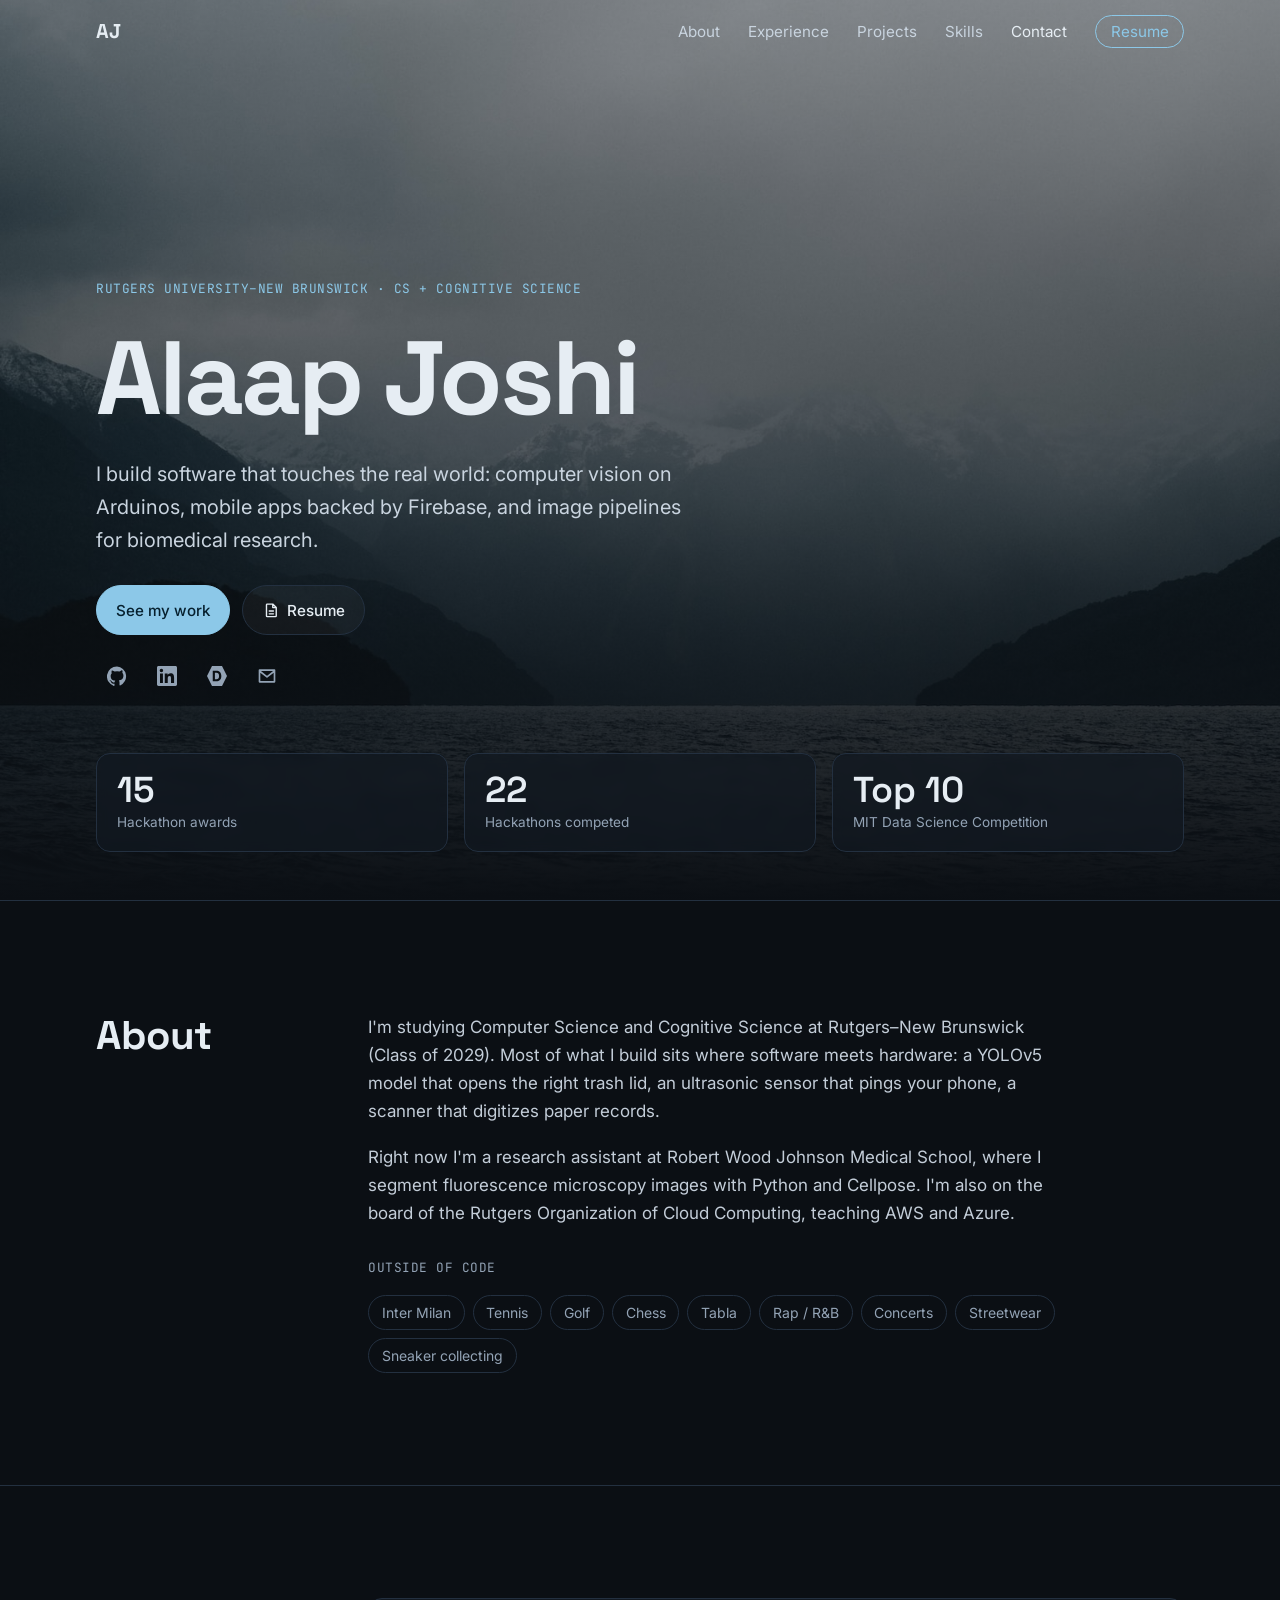
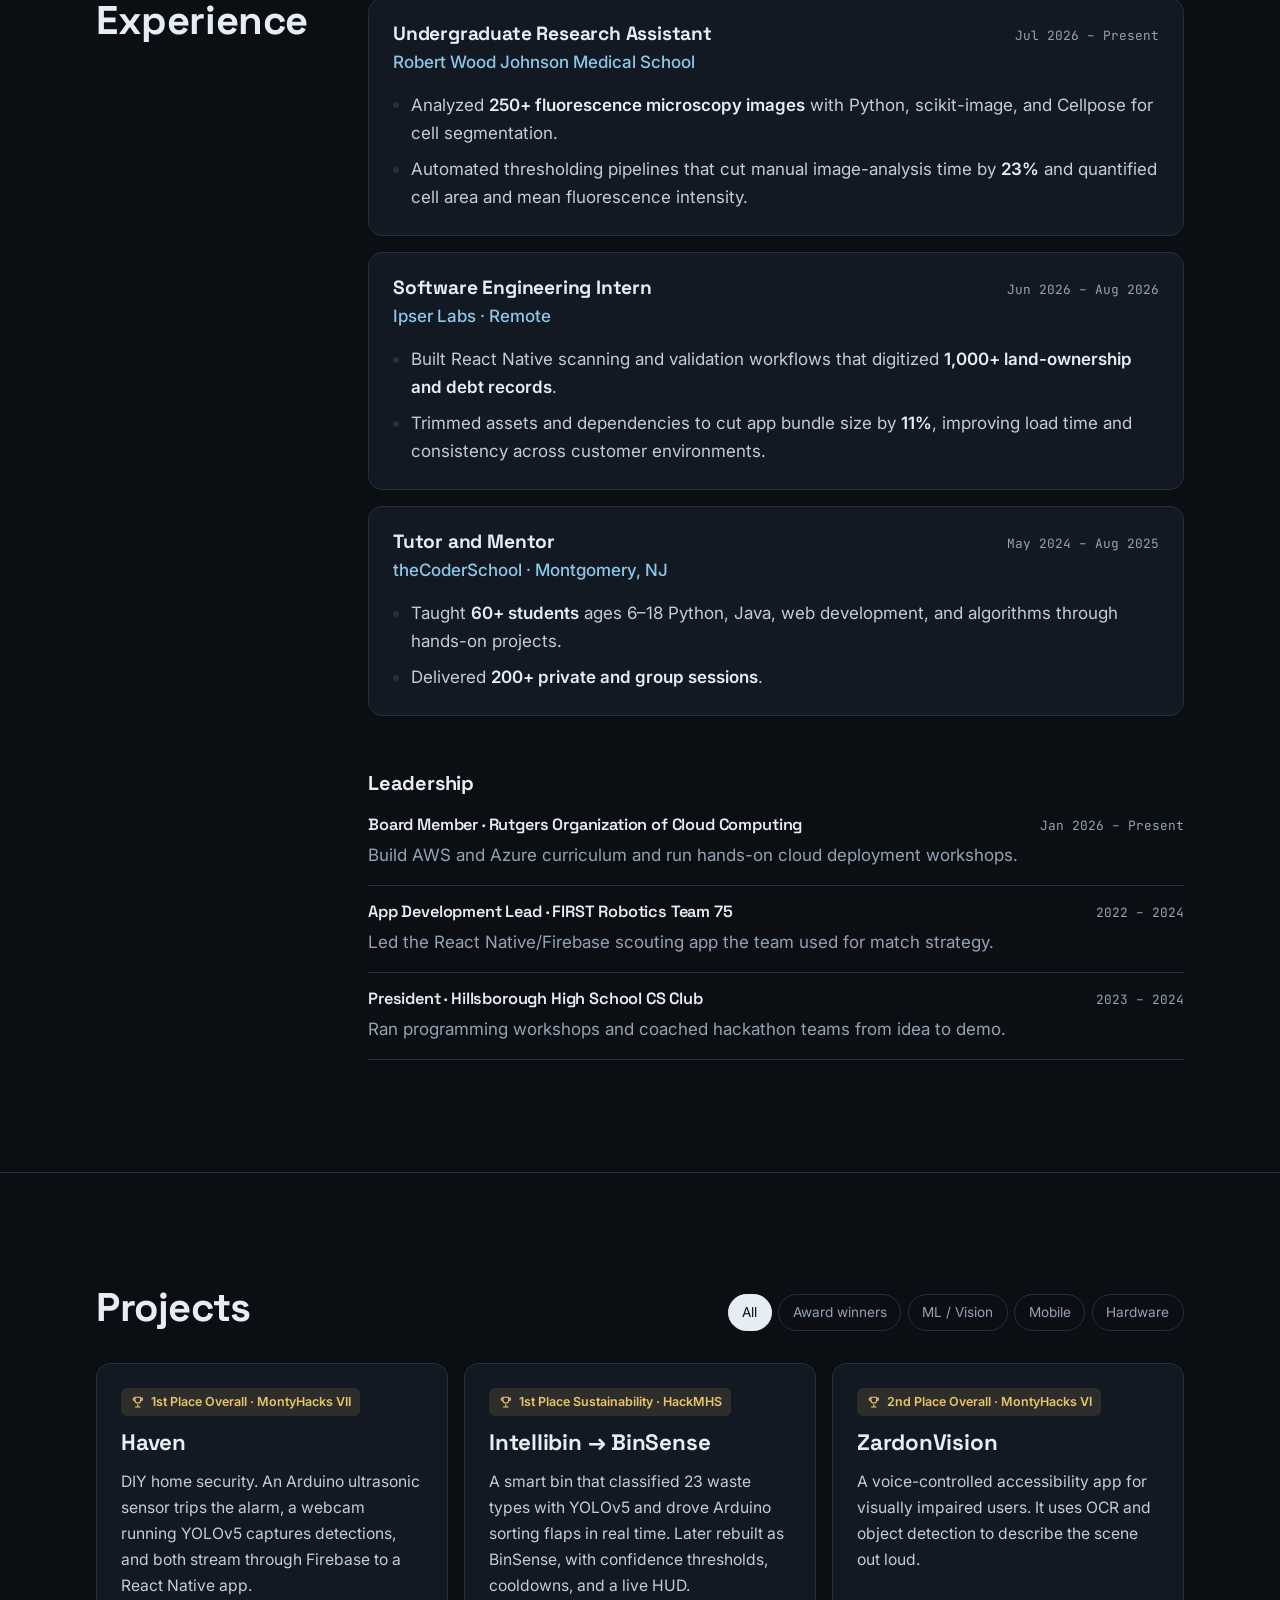
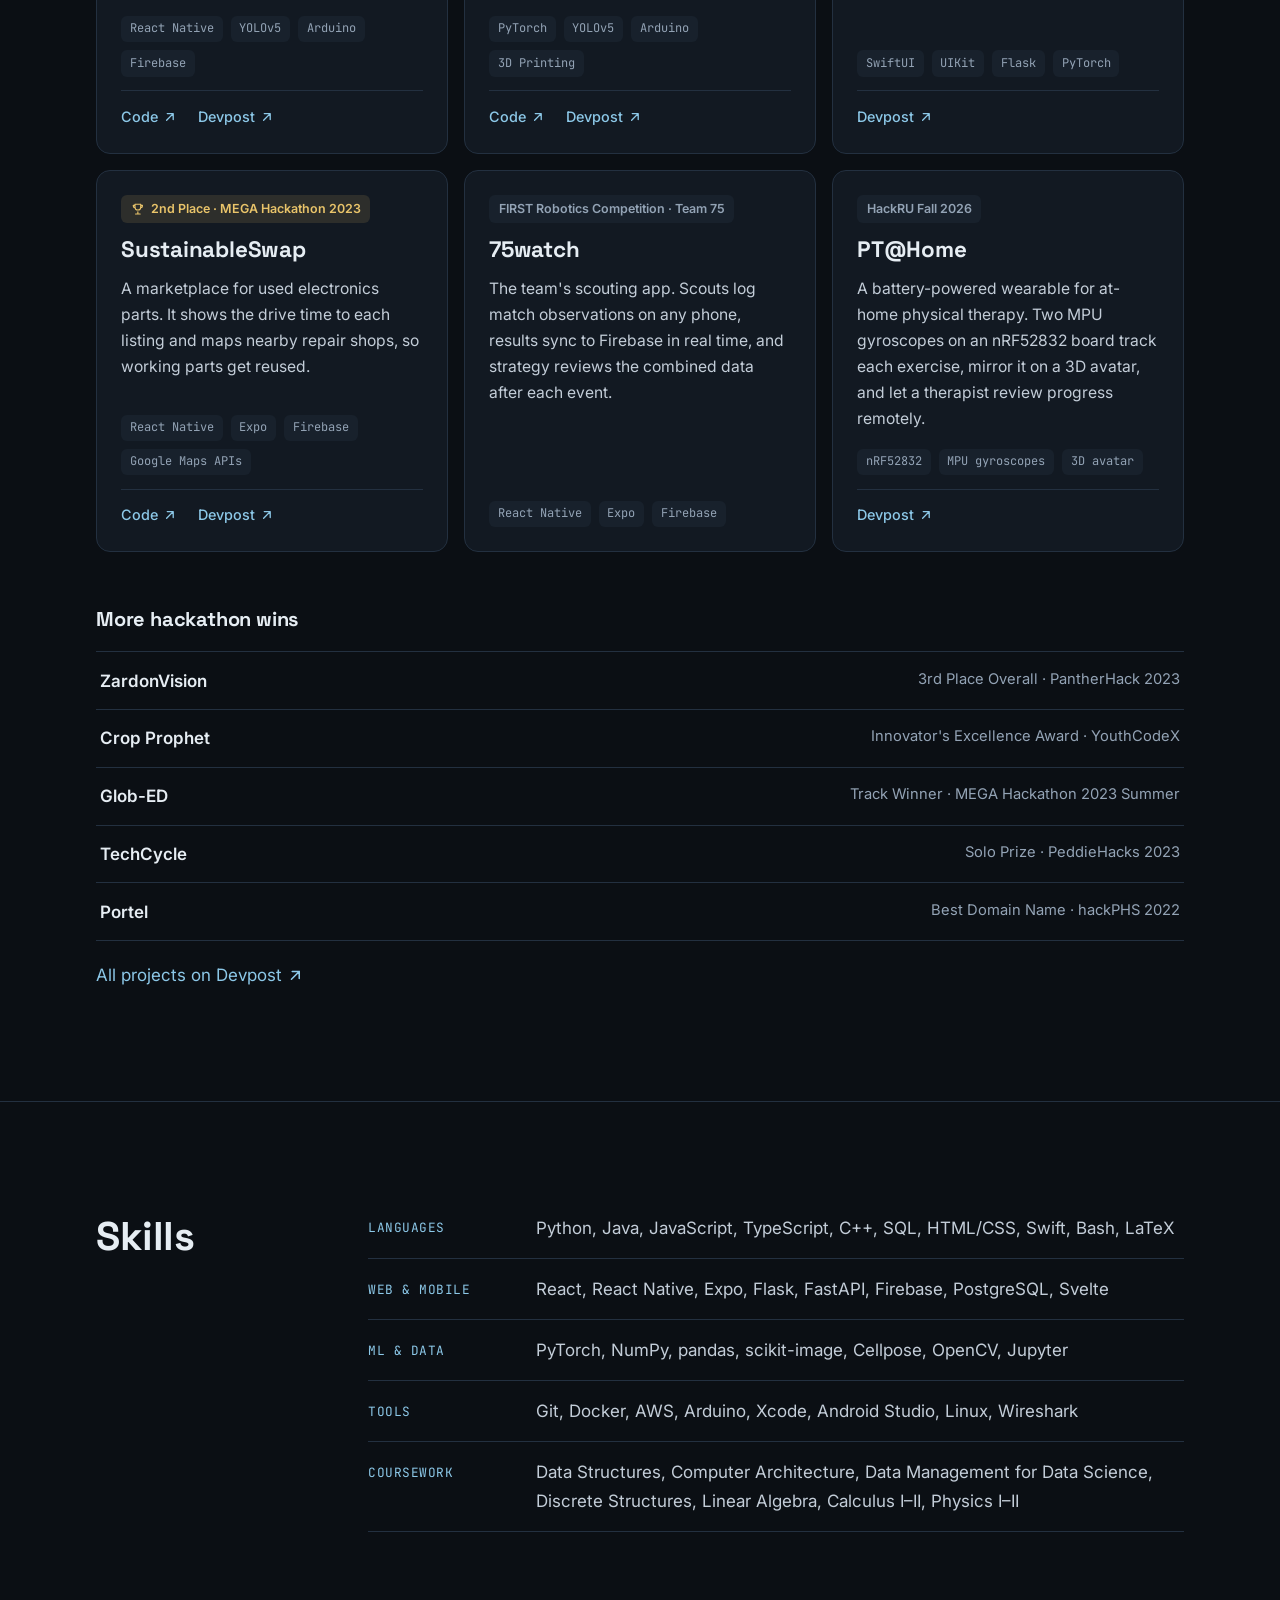
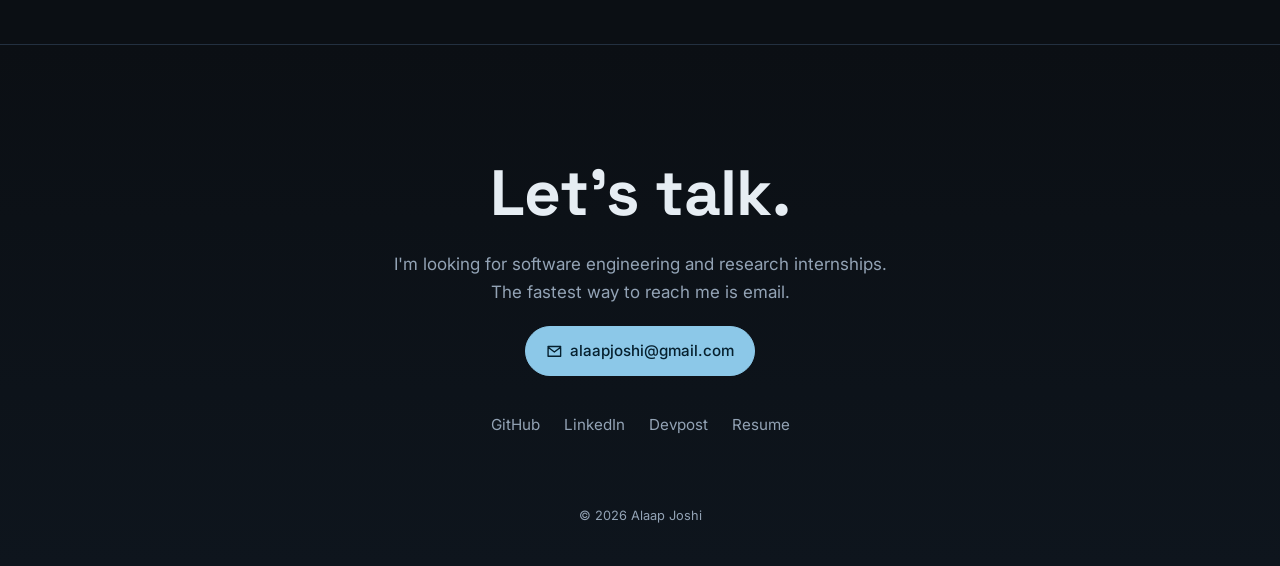
==== index.html @ f31d66a9 "feat: rebuild portfolio site with README, images, and license" ====
<!DOCTYPE html>
<html lang="en">
  <head>
    <meta charset="UTF-8" />
    <meta name="viewport" content="width=device-width, initial-scale=1.0" />
    <title>Alaap Joshi · Software Engineer</title>
    <meta
      name="description"
      content="Alaap Joshi is a Computer Science and Cognitive Science student at Rutgers building computer vision, mobile, and hardware projects. 15 hackathon awards across 22 competitions."
    />
    <meta name="author" content="Alaap Joshi" />
    <link rel="canonical" href="https://alaapjoshi.github.io/" />
    <meta name="theme-color" content="#0b0f14" />
    <meta name="color-scheme" content="dark" />

    <!-- Open Graph / social previews -->
    <meta property="og:type" content="website" />
    <meta property="og:title" content="Alaap Joshi · Software Engineer" />
    <meta
      property="og:description"
      content="CS + Cognitive Science at Rutgers. Computer vision, mobile apps, and hardware. 15 hackathon awards."
    />
    <meta property="og:url" content="https://alaapjoshi.github.io/" />
    <meta property="og:image" content="https://alaapjoshi.github.io/img/hero.jpg" />
    <meta name="twitter:card" content="summary_large_image" />

    <link rel="icon" type="image/svg+xml" href="img/favicon.svg" />
    <link rel="preconnect" href="https://fonts.googleapis.com" />
    <link rel="preconnect" href="https://fonts.gstatic.com" crossorigin />
    <link
      href="https://fonts.googleapis.com/css2?family=Inter:wght@400;500;600&family=Space+Grotesk:wght@500;600;700&family=JetBrains+Mono:wght@400;500&display=swap"
      rel="stylesheet"
    />
    <link rel="stylesheet" href="css/style.css" />
    <script src="js/main.js" defer></script>

    <!-- Structured data so search engines know who this page is about -->
    <script type="application/ld+json">
      {
        "@context": "https://schema.org",
        "@type": "Person",
        "name": "Alaap Joshi",
        "url": "https://alaapjoshi.github.io/",
        "email": "mailto:alaapjoshi@gmail.com",
        "alumniOf": "Rutgers University–New Brunswick",
        "sameAs": [
          "https://github.com/alaapjoshi",
          "https://www.linkedin.com/in/alaapjoshi",
          "https://devpost.com/alaapjoshi"
        ]
      }
    </script>
  </head>
  <body>
    <!-- Icon sprite: referenced below with <use href="#icon-..."> -->
    <svg width="0" height="0" style="position: absolute" aria-hidden="true">
      <symbol id="icon-github" viewBox="0 0 24 24">
        <path
          fill="currentColor"
          d="M12 .5a12 12 0 0 0-3.8 23.4c.6.1.8-.3.8-.6v-2.1c-3.3.7-4-1.6-4-1.6-.6-1.4-1.4-1.8-1.4-1.8-1.1-.7.1-.7.1-.7 1.2.1 1.9 1.3 1.9 1.3 1.1 1.8 2.8 1.3 3.5 1 .1-.8.4-1.3.8-1.6-2.7-.3-5.5-1.3-5.5-6a4.7 4.7 0 0 1 1.3-3.2 4.3 4.3 0 0 1 .1-3.2s1-.3 3.3 1.2a11.5 11.5 0 0 1 6 0C17.3 4.6 18.3 5 18.3 5a4.3 4.3 0 0 1 .1 3.2 4.6 4.6 0 0 1 1.3 3.2c0 4.6-2.8 5.6-5.5 5.9.4.4.8 1.1.8 2.2v3.3c0 .3.2.7.8.6A12 12 0 0 0 12 .5Z"
        />
      </symbol>
      <symbol id="icon-linkedin" viewBox="0 0 24 24">
        <path
          fill="currentColor"
          d="M20.4 20.5h-3.6v-5.6c0-1.3 0-3-1.8-3s-2.1 1.4-2.1 2.9v5.7H9.3V9h3.4v1.6h.1a3.8 3.8 0 0 1 3.4-1.9c3.6 0 4.3 2.4 4.3 5.5v6.3ZM5.3 7.4a2.1 2.1 0 1 1 0-4.2 2.1 2.1 0 0 1 0 4.2ZM7.1 20.5H3.6V9h3.5v11.5ZM22.2 0H1.8C.8 0 0 .8 0 1.7v20.6c0 .9.8 1.7 1.8 1.7h20.4c1 0 1.8-.8 1.8-1.7V1.7C24 .8 23.2 0 22.2 0Z"
        />
      </symbol>
      <symbol id="icon-devpost" viewBox="0 0 24 24">
        <path
          fill="currentColor"
          d="M6 0 0 12l6 12h12l6-12-6-12H6Zm.9 5.6h4.5c3.3 0 5.8 2 5.8 6.4s-2.5 6.4-5.8 6.4H6.9V5.6Zm2.6 2.5v7.8h1.8c2 0 3.2-1.2 3.2-3.9S13.3 8.1 11.3 8.1H9.5Z"
        />
      </symbol>
      <symbol id="icon-mail" viewBox="0 0 24 24">
        <path
          fill="none"
          stroke="currentColor"
          stroke-width="2"
          stroke-linecap="round"
          stroke-linejoin="round"
          d="M3 5h18v14H3zM3 6l9 7 9-7"
        />
      </symbol>
      <symbol id="icon-file" viewBox="0 0 24 24">
        <path
          fill="none"
          stroke="currentColor"
          stroke-width="2"
          stroke-linecap="round"
          stroke-linejoin="round"
          d="M14 3H6a1 1 0 0 0-1 1v16a1 1 0 0 0 1 1h12a1 1 0 0 0 1-1V8l-5-5Zm0 0v5h5M9 13h6M9 17h6"
        />
      </symbol>
      <symbol id="icon-trophy" viewBox="0 0 24 24">
        <path
          fill="none"
          stroke="currentColor"
          stroke-width="2"
          stroke-linecap="round"
          stroke-linejoin="round"
          d="M8 21h8M12 17v4M7 4h10v5a5 5 0 0 1-10 0V4ZM7 6H4v1a3 3 0 0 0 3 3M17 6h3v1a3 3 0 0 1-3 3"
        />
      </symbol>
      <symbol id="icon-arrow" viewBox="0 0 24 24">
        <path
          fill="none"
          stroke="currentColor"
          stroke-width="2"
          stroke-linecap="round"
          stroke-linejoin="round"
          d="M7 17 17 7M8 7h9v9"
        />
      </symbol>
    </svg>

    <a class="skip-link" href="#main">Skip to content</a>

    <!-- Navigation -->
    <header class="nav" id="nav">
      <div class="container nav__inner">
        <a href="#top" class="nav__brand" aria-label="Alaap Joshi, back to top">AJ</a>
        <nav aria-label="Main">
          <ul class="nav__links" id="nav-links">
            <li><a href="#about">About</a></li>
            <li><a href="#experience">Experience</a></li>
            <li><a href="#projects">Projects</a></li>
            <li><a href="#skills">Skills</a></li>
            <li><a href="#contact">Contact</a></li>
            <li>
              <a class="nav__resume" href="assets/Alaap_Joshi_Resume.pdf" target="_blank" rel="noopener"
                >Resume</a
              >
            </li>
          </ul>
        </nav>
        <button
          class="nav__toggle"
          id="nav-toggle"
          aria-expanded="false"
          aria-controls="nav-links"
          aria-label="Open menu"
        >
          <span></span><span></span>
        </button>
      </div>
    </header>

    <main id="main">
      <!-- Hero -->
      <section class="hero" id="top">
        <div class="hero__bg" aria-hidden="true"></div>
        <div class="container hero__content">
          <p class="eyebrow">Rutgers University–New Brunswick · CS + Cognitive Science</p>
          <h1 class="hero__title">Alaap Joshi</h1>
          <p class="hero__lede">
            I build software that touches the real world: computer vision on Arduinos, mobile apps
            backed by Firebase, and image pipelines for biomedical research.
          </p>
          <div class="hero__actions">
            <a class="btn btn--primary" href="#projects">See my work</a>
            <a class="btn" href="assets/Alaap_Joshi_Resume.pdf" target="_blank" rel="noopener">
              <svg class="icon"><use href="#icon-file" /></svg>Resume
            </a>
          </div>
          <ul class="socials" aria-label="Profiles">
            <li>
              <a href="https://github.com/alaapjoshi" target="_blank" rel="noopener" aria-label="GitHub">
                <svg class="icon"><use href="#icon-github" /></svg>
              </a>
            </li>
            <li>
              <a
                href="https://www.linkedin.com/in/alaapjoshi"
                target="_blank"
                rel="noopener"
                aria-label="LinkedIn"
              >
                <svg class="icon"><use href="#icon-linkedin" /></svg>
              </a>
            </li>
            <li>
              <a href="https://devpost.com/alaapjoshi" target="_blank" rel="noopener" aria-label="Devpost">
                <svg class="icon"><use href="#icon-devpost" /></svg>
              </a>
            </li>
            <li>
              <a href="mailto:alaapjoshi@gmail.com" aria-label="Email">
                <svg class="icon"><use href="#icon-mail" /></svg>
              </a>
            </li>
          </ul>
        </div>
        <dl class="container stats">
          <div class="stat">
            <dt>Hackathon awards</dt>
            <dd>15</dd>
          </div>
          <div class="stat">
            <dt>Hackathons competed</dt>
            <dd>22</dd>
          </div>
          <div class="stat">
            <dt>MIT Data Science Competition</dt>
            <dd>Top 10</dd>
          </div>
        </dl>
      </section>

      <!-- About -->
      <section class="section" id="about">
        <div class="container split">
          <h2 class="section__title">About</h2>
          <div class="prose reveal">
            <p>
              I'm studying Computer Science and Cognitive Science at Rutgers–New Brunswick (Class of
              2029). Most of what I build sits where software meets hardware: a YOLOv5 model that
              opens the right trash lid, an ultrasonic sensor that pings your phone, a scanner that
              digitizes paper records.
            </p>
            <p>
              Right now I'm a research assistant at Robert Wood Johnson Medical School, where I
              segment fluorescence microscopy images with Python and Cellpose. I'm also on the board
              of the Rutgers Organization of Cloud Computing, teaching AWS and Azure.
            </p>
            <p class="interests-label">Outside of code</p>
            <ul class="chips" aria-label="Interests">
              <li>Inter Milan</li>
              <li>Tennis</li>
              <li>Golf</li>
              <li>Chess</li>
              <li>Tabla</li>
              <li>Rap / R&amp;B</li>
              <li>Concerts</li>
              <li>Streetwear</li>
              <li>Sneaker collecting</li>
            </ul>
          </div>
        </div>
      </section>

      <!-- Experience -->
      <section class="section" id="experience">
        <div class="container split">
          <h2 class="section__title">Experience</h2>
          <div>
            <ol class="timeline">
              <li class="role reveal">
                <div class="role__head">
                  <h3>Undergraduate Research Assistant</h3>
                  <span class="role__date">Jul 2026 – Present</span>
                </div>
                <p class="role__org">Robert Wood Johnson Medical School</p>
                <ul>
                  <li>
                    Analyzed <strong>250+ fluorescence microscopy images</strong> with Python,
                    scikit-image, and Cellpose for cell segmentation.
                  </li>
                  <li>
                    Automated thresholding pipelines that cut manual image-analysis time by
                    <strong>23%</strong> and quantified cell area and mean fluorescence intensity.
                  </li>
                </ul>
              </li>
              <li class="role reveal">
                <div class="role__head">
                  <h3>Software Engineering Intern</h3>
                  <span class="role__date">Jun 2026 – Aug 2026</span>
                </div>
                <p class="role__org">Ipser Labs · Remote</p>
                <ul>
                  <li>
                    Built React Native scanning and validation workflows that digitized
                    <strong>1,000+ land-ownership and debt records</strong>.
                  </li>
                  <li>
                    Trimmed assets and dependencies to cut app bundle size by <strong>11%</strong>,
                    improving load time and consistency across customer environments.
                  </li>
                </ul>
              </li>
              <li class="role reveal">
                <div class="role__head">
                  <h3>Tutor and Mentor</h3>
                  <span class="role__date">May 2024 – Aug 2025</span>
                </div>
                <p class="role__org">theCoderSchool · Montgomery, NJ</p>
                <ul>
                  <li>
                    Taught <strong>60+ students</strong> ages 6–18 Python, Java, web development, and
                    algorithms through hands-on projects.
                  </li>
                  <li>Delivered <strong>200+ private and group sessions</strong>.</li>
                </ul>
              </li>
            </ol>

            <h3 class="subhead">Leadership</h3>
            <ul class="leadership">
              <li class="reveal">
                <div class="role__head">
                  <h4>Board Member · Rutgers Organization of Cloud Computing</h4>
                  <span class="role__date">Jan 2026 – Present</span>
                </div>
                <p>Build AWS and Azure curriculum and run hands-on cloud deployment workshops.</p>
              </li>
              <li class="reveal">
                <div class="role__head">
                  <h4>App Development Lead · FIRST Robotics Team 75</h4>
                  <span class="role__date">2022 – 2024</span>
                </div>
                <p>Led the React Native/Firebase scouting app the team used for match strategy.</p>
              </li>
              <li class="reveal">
                <div class="role__head">
                  <h4>President · Hillsborough High School CS Club</h4>
                  <span class="role__date">2023 – 2024</span>
                </div>
                <p>Ran programming workshops and coached hackathon teams from idea to demo.</p>
              </li>
            </ul>
          </div>
        </div>
      </section>

      <!-- Projects -->
      <section class="section" id="projects">
        <div class="container">
          <div class="section__header">
            <h2 class="section__title">Projects</h2>
            <div class="filters" role="group" aria-label="Filter projects">
              <button class="filter is-active" data-filter="all" aria-pressed="true">All</button>
              <button class="filter" data-filter="winner" aria-pressed="false">Award winners</button>
              <button class="filter" data-filter="ml" aria-pressed="false">ML / Vision</button>
              <button class="filter" data-filter="mobile" aria-pressed="false">Mobile</button>
              <button class="filter" data-filter="hardware" aria-pressed="false">Hardware</button>
            </div>
          </div>

          <div class="grid" id="project-grid">
            <article class="card reveal" data-tags="winner ml mobile hardware">
              <p class="badge"><svg class="icon"><use href="#icon-trophy" /></svg>1st Place Overall · MontyHacks VII</p>
              <h3 class="card__title">Haven</h3>
              <p class="card__body">
                DIY home security. An Arduino ultrasonic sensor trips the alarm, a webcam running
                YOLOv5 captures detections, and both stream through Firebase to a React Native app.
              </p>
              <ul class="tags">
                <li>React Native</li><li>YOLOv5</li><li>Arduino</li><li>Firebase</li>
              </ul>
              <div class="card__links">
                <a href="https://github.com/alaapjoshi/Haven" target="_blank" rel="noopener">Code<svg class="icon"><use href="#icon-arrow" /></svg></a>
                <a href="https://devpost.com/software/haven-nruqbz" target="_blank" rel="noopener">Devpost<svg class="icon"><use href="#icon-arrow" /></svg></a>
              </div>
            </article>

            <article class="card reveal" data-tags="winner ml hardware">
              <p class="badge"><svg class="icon"><use href="#icon-trophy" /></svg>1st Place Sustainability · HackMHS</p>
              <h3 class="card__title">Intellibin → BinSense</h3>
              <p class="card__body">
                A smart bin that classified 23 waste types with YOLOv5 and drove Arduino sorting flaps
                in real time. Later rebuilt as BinSense, with confidence thresholds, cooldowns, and a
                live HUD.
              </p>
              <ul class="tags">
                <li>PyTorch</li><li>YOLOv5</li><li>Arduino</li><li>3D Printing</li>
              </ul>
              <div class="card__links">
                <a href="https://github.com/alaapjoshi/BinSense" target="_blank" rel="noopener">Code<svg class="icon"><use href="#icon-arrow" /></svg></a>
                <a href="https://devpost.com/software/intellibin" target="_blank" rel="noopener">Devpost<svg class="icon"><use href="#icon-arrow" /></svg></a>
              </div>
            </article>

            <article class="card reveal" data-tags="winner ml mobile">
              <p class="badge"><svg class="icon"><use href="#icon-trophy" /></svg>2nd Place Overall · MontyHacks VI</p>
              <h3 class="card__title">ZardonVision</h3>
              <p class="card__body">
                A voice-controlled accessibility app for visually impaired users. It uses OCR and
                object detection to describe the scene out loud.
              </p>
              <ul class="tags">
                <li>SwiftUI</li><li>UIKit</li><li>Flask</li><li>PyTorch</li>
              </ul>
              <div class="card__links">
                <a href="https://devpost.com/software/zardon-vision" target="_blank" rel="noopener">Devpost<svg class="icon"><use href="#icon-arrow" /></svg></a>
              </div>
            </article>

            <article class="card reveal" data-tags="winner mobile">
              <p class="badge"><svg class="icon"><use href="#icon-trophy" /></svg>2nd Place · MEGA Hackathon 2023</p>
              <h3 class="card__title">SustainableSwap</h3>
              <p class="card__body">
                A marketplace for used electronics parts. It shows the drive time to each listing and
                maps nearby repair shops, so working parts get reused.
              </p>
              <ul class="tags">
                <li>React Native</li><li>Expo</li><li>Firebase</li><li>Google Maps APIs</li>
              </ul>
              <div class="card__links">
                <a href="https://github.com/alaapjoshi/SustainableSwap" target="_blank" rel="noopener">Code<svg class="icon"><use href="#icon-arrow" /></svg></a>
                <a href="https://devpost.com/software/sustainableswap" target="_blank" rel="noopener">Devpost<svg class="icon"><use href="#icon-arrow" /></svg></a>
              </div>
            </article>

            <article class="card reveal" data-tags="mobile">
              <p class="badge badge--plain">FIRST Robotics Competition · Team 75</p>
              <h3 class="card__title">75watch</h3>
              <p class="card__body">
                The team's scouting app. Scouts log match observations on any phone, results sync to
                Firebase in real time, and strategy reviews the combined data after each event.
              </p>
              <ul class="tags">
                <li>React Native</li><li>Expo</li><li>Firebase</li>
              </ul>
            </article>

            <article class="card reveal" data-tags="hardware">
              <p class="badge badge--plain">HackRU Fall 2026</p>
              <h3 class="card__title">PT@Home</h3>
              <p class="card__body">
                A battery-powered wearable for at-home physical therapy. Two MPU gyroscopes on an
                nRF52832 board track each exercise, mirror it on a 3D avatar, and let a therapist
                review progress remotely.
              </p>
              <ul class="tags">
                <li>nRF52832</li><li>MPU gyroscopes</li><li>3D avatar</li>
              </ul>
              <div class="card__links">
                <a href="https://devpost.com/software/pt-home" target="_blank" rel="noopener">Devpost<svg class="icon"><use href="#icon-arrow" /></svg></a>
              </div>
            </article>
          </div>
          <p class="empty" id="project-empty" hidden>No projects match that filter.</p>

          <!-- Smaller hackathon wins -->
          <h3 class="subhead">More hackathon wins</h3>
          <ul class="wins">
            <li class="reveal">
              <a href="https://devpost.com/software/zardon-vision-1rs6n2" target="_blank" rel="noopener">
                <span class="wins__name">ZardonVision</span>
                <span class="wins__prize">3rd Place Overall · PantherHack 2023</span>
              </a>
            </li>
            <li class="reveal">
              <a href="https://devpost.com/software/crop-prophet" target="_blank" rel="noopener">
                <span class="wins__name">Crop Prophet</span>
                <span class="wins__prize">Innovator's Excellence Award · YouthCodeX</span>
              </a>
            </li>
            <li class="reveal">
              <a href="https://devpost.com/software/glob-ed" target="_blank" rel="noopener">
                <span class="wins__name">Glob-ED</span>
                <span class="wins__prize">Track Winner · MEGA Hackathon 2023 Summer</span>
              </a>
            </li>
            <li class="reveal">
              <a href="https://devpost.com/software/techcycle" target="_blank" rel="noopener">
                <span class="wins__name">TechCycle</span>
                <span class="wins__prize">Solo Prize · PeddieHacks 2023</span>
              </a>
            </li>
            <li class="reveal">
              <a href="https://devpost.com/software/portel-g5l0pi" target="_blank" rel="noopener">
                <span class="wins__name">Portel</span>
                <span class="wins__prize">Best Domain Name · hackPHS 2022</span>
              </a>
            </li>
          </ul>
          <p class="more-link">
            <a href="https://devpost.com/alaapjoshi" target="_blank" rel="noopener"
              >All projects on Devpost<svg class="icon"><use href="#icon-arrow" /></svg
            ></a>
          </p>
        </div>
      </section>

      <!-- Skills -->
      <section class="section" id="skills">
        <div class="container split">
          <h2 class="section__title">Skills</h2>
          <dl class="skills reveal">
            <div>
              <dt>Languages</dt>
              <dd>Python, Java, JavaScript, TypeScript, C++, SQL, HTML/CSS, Swift, Bash, LaTeX</dd>
            </div>
            <div>
              <dt>Web &amp; Mobile</dt>
              <dd>React, React Native, Expo, Flask, FastAPI, Firebase, PostgreSQL, Svelte</dd>
            </div>
            <div>
              <dt>ML &amp; Data</dt>
              <dd>PyTorch, NumPy, pandas, scikit-image, Cellpose, OpenCV, Jupyter</dd>
            </div>
            <div>
              <dt>Tools</dt>
              <dd>Git, Docker, AWS, Arduino, Xcode, Android Studio, Linux, Wireshark</dd>
            </div>
            <div>
              <dt>Coursework</dt>
              <dd>
                Data Structures, Computer Architecture, Data Management for Data Science, Discrete
                Structures, Linear Algebra, Calculus I–II, Physics I–II
              </dd>
            </div>
          </dl>
        </div>
      </section>
    </main>

    <!-- Contact -->
    <footer class="footer" id="contact">
      <div class="container">
        <h2 class="footer__title">Let's talk.</h2>
        <p class="footer__lede">
          I'm looking for software engineering and research internships. The fastest way to reach me
          is email.
        </p>
        <a class="btn btn--primary" href="mailto:alaapjoshi@gmail.com">
          <svg class="icon"><use href="#icon-mail" /></svg>alaapjoshi@gmail.com
        </a>
        <ul class="socials socials--footer" aria-label="Profiles">
          <li><a href="https://github.com/alaapjoshi" target="_blank" rel="noopener">GitHub</a></li>
          <li><a href="https://www.linkedin.com/in/alaapjoshi" target="_blank" rel="noopener">LinkedIn</a></li>
          <li><a href="https://devpost.com/alaapjoshi" target="_blank" rel="noopener">Devpost</a></li>
          <li><a href="assets/Alaap_Joshi_Resume.pdf" target="_blank" rel="noopener">Resume</a></li>
        </ul>
        <p class="footer__fine">© <span id="year">2026</span> Alaap Joshi</p>
      </div>
    </footer>
  </body>
</html>
---- css/style.css ----
/* ==========================================================================
   Design tokens
   ========================================================================== */
:root {
  --bg: #0b0f14;
  --surface: #121922;
  --surface-2: #18212c;
  --border: #233040;
  --text: #e6edf3;
  --muted: #93a3b5;
  --accent: #8cc8e8; /* glacier blue, pulled from the hero photo */
  --accent-ink: #06202e;
  --gold: #e9c46a; /* award badges */

  --font-body: "Inter", system-ui, -apple-system, "Segoe UI", sans-serif;
  --font-display: "Space Grotesk", var(--font-body);
  --font-mono: "JetBrains Mono", ui-monospace, "SF Mono", monospace;

  --radius: 14px;
  --container: 72rem;
  --gutter: clamp(1rem, 4vw, 2rem);
  --nav-h: 64px;

  color-scheme: dark;
}

/* ==========================================================================
   Base
   ========================================================================== */
*,
*::before,
*::after {
  box-sizing: border-box;
}

html {
  scroll-behavior: smooth;
  scroll-padding-top: calc(var(--nav-h) + 16px);
  -webkit-text-size-adjust: 100%;
}

body {
  margin: 0;
  background: var(--bg);
  color: var(--text);
  font-family: var(--font-body);
  font-size: 1.0625rem;
  line-height: 1.65;
  -webkit-font-smoothing: antialiased;
  overflow-x: hidden;
}

h1,
h2,
h3,
h4 {
  font-family: var(--font-display);
  line-height: 1.15;
  margin: 0;
  letter-spacing: -0.01em;
}

p,
ul,
ol,
dl,
dd {
  margin: 0;
}

ul,
ol {
  padding: 0;
  list-style: none;
}

a {
  color: inherit;
  text-decoration: none;
}

strong {
  color: var(--text);
  font-weight: 600;
}

:focus-visible {
  outline: 2px solid var(--accent);
  outline-offset: 3px;
  border-radius: 6px;
}

.icon {
  width: 1.1em;
  height: 1.1em;
  flex-shrink: 0;
}

.container {
  width: 100%;
  max-width: var(--container);
  margin-inline: auto;
  padding-inline: var(--gutter);
}

.skip-link {
  position: absolute;
  left: 1rem;
  top: -3rem;
  z-index: 100;
  padding: 0.5rem 1rem;
  background: var(--accent);
  color: var(--accent-ink);
  border-radius: 8px;
  font-weight: 600;
}
.skip-link:focus {
  top: 1rem;
}

/* ==========================================================================
   Buttons, chips, tags
   ========================================================================== */
.btn {
  display: inline-flex;
  align-items: center;
  gap: 0.5rem;
  padding: 0.7rem 1.2rem;
  border: 1px solid var(--border);
  border-radius: 999px;
  background: rgb(255 255 255 / 0.04);
  font-weight: 500;
  font-size: 0.95rem;
  transition: background 0.2s, border-color 0.2s, transform 0.2s;
}
.btn:hover {
  border-color: var(--accent);
  transform: translateY(-1px);
}
.btn--primary {
  background: var(--accent);
  border-color: var(--accent);
  color: var(--accent-ink);
}
.btn--primary:hover {
  background: #a9d8f0;
}

.chips,
.tags {
  display: flex;
  flex-wrap: wrap;
  gap: 0.5rem;
}
.chips li {
  padding: 0.3rem 0.8rem;
  border: 1px solid var(--border);
  border-radius: 999px;
  font-size: 0.875rem;
  color: var(--muted);
}
.tags li {
  padding: 0.2rem 0.55rem;
  border-radius: 6px;
  background: var(--surface-2);
  font-family: var(--font-mono);
  font-size: 0.75rem;
  color: var(--muted);
}

.eyebrow {
  font-family: var(--font-mono);
  font-size: 0.8rem;
  letter-spacing: 0.04em;
  text-transform: uppercase;
  color: var(--accent);
}

/* ==========================================================================
   Navigation
   ========================================================================== */
.nav {
  position: fixed;
  inset: 0 0 auto 0;
  z-index: 50;
  height: var(--nav-h);
  transition: background 0.3s, border-color 0.3s;
  border-bottom: 1px solid transparent;
}
.nav.is-scrolled {
  background: rgb(11 15 20 / 0.8);
  backdrop-filter: blur(12px);
  -webkit-backdrop-filter: blur(12px);
  border-bottom-color: var(--border);
}
.nav__inner {
  height: 100%;
  display: flex;
  align-items: center;
  justify-content: space-between;
}
.nav__brand {
  font-family: var(--font-display);
  font-weight: 700;
  font-size: 1.25rem;
  letter-spacing: 0.02em;
}
.nav__links {
  display: flex;
  align-items: center;
  gap: 1.75rem;
  font-size: 0.95rem;
}
.nav__links a {
  color: #c9d4df; /* brighter than --muted so it reads over the hero photo */
  transition: color 0.2s;
}
.nav__links a:hover,
.nav__links a.is-current {
  color: var(--text);
}
.nav__links .nav__resume {
  padding: 0.4rem 0.9rem;
  border: 1px solid var(--accent);
  border-radius: 999px;
  color: var(--accent);
}
.nav__links .nav__resume:hover {
  background: var(--accent);
  color: var(--accent-ink);
}

.nav__toggle {
  display: none;
  width: 44px;
  height: 44px;
  border: 0;
  background: none;
  cursor: pointer;
  position: relative;
}
.nav__toggle span {
  position: absolute;
  left: 11px;
  width: 22px;
  height: 2px;
  background: var(--text);
  transition: transform 0.25s;
}
.nav__toggle span:first-child {
  top: 17px;
}
.nav__toggle span:last-child {
  top: 25px;
}
.nav__toggle[aria-expanded="true"] span:first-child {
  transform: translateY(4px) rotate(45deg);
}
.nav__toggle[aria-expanded="true"] span:last-child {
  transform: translateY(-4px) rotate(-45deg);
}

@media (max-width: 760px) {
  .nav__toggle {
    display: block;
    z-index: 2;
  }
  .nav__links {
    position: fixed;
    inset: 0;
    flex-direction: column;
    justify-content: center;
    gap: 2rem;
    font-size: 1.35rem;
    background: rgb(11 15 20 / 0.97);
    opacity: 0;
    visibility: hidden;
    transition: opacity 0.25s, visibility 0.25s;
  }
  .nav__links.is-open {
    opacity: 1;
    visibility: visible;
  }
}

/* ==========================================================================
   Hero
   ========================================================================== */
.hero {
  position: relative;
  min-height: 100svh;
  display: flex;
  flex-direction: column;
  justify-content: flex-end;
  padding-top: calc(var(--nav-h) + 3rem);
  padding-bottom: 3rem;
  isolation: isolate;
}
.hero__bg {
  position: absolute;
  inset: 0;
  z-index: -1;
  background:
    linear-gradient(180deg, rgb(11 15 20 / 0.35) 0%, rgb(11 15 20 / 0.55) 55%, var(--bg) 100%),
    url("../img/hero.jpg") center 40% / cover no-repeat;
}
.hero__content {
  display: flex;
  flex-direction: column;
  align-items: flex-start;
  gap: 1.25rem;
}
.hero__title {
  font-size: clamp(3rem, 10vw, 6.5rem);
  font-weight: 700;
  letter-spacing: -0.03em;
}
.hero__lede {
  max-width: 38rem;
  font-size: clamp(1.05rem, 2vw, 1.25rem);
  color: #c9d4df;
}
.hero__actions {
  display: flex;
  flex-wrap: wrap;
  gap: 0.75rem;
  margin-top: 0.5rem;
}

.socials {
  display: flex;
  gap: 0.5rem;
}
.socials a {
  display: grid;
  place-items: center;
  width: 42px;
  height: 42px;
  border-radius: 50%;
  color: var(--muted);
  transition: color 0.2s, background 0.2s;
}
.socials a:hover {
  color: var(--text);
  background: rgb(255 255 255 / 0.08);
}
.socials .icon {
  width: 20px;
  height: 20px;
}

.stats {
  display: grid;
  grid-template-columns: repeat(3, 1fr);
  gap: 1rem;
  margin-top: 3.5rem;
}
.stat {
  display: flex;
  flex-direction: column-reverse;
  padding: 1.1rem 1.25rem;
  border: 1px solid var(--border);
  border-radius: var(--radius);
  background: rgb(18 25 34 / 0.7);
  backdrop-filter: blur(6px);
}
.stat dd {
  font-family: var(--font-display);
  font-size: clamp(1.6rem, 4vw, 2.25rem);
  font-weight: 600;
  line-height: 1.1;
}
.stat dt {
  color: var(--muted);
  font-size: 0.85rem;
}

@media (max-width: 560px) {
  .stats {
    grid-template-columns: 1fr;
  }
}

/* ==========================================================================
   Sections
   ========================================================================== */
.section {
  padding-block: clamp(4rem, 10vw, 7rem);
  border-top: 1px solid var(--border);
}
.section__title {
  font-size: clamp(1.75rem, 4vw, 2.5rem);
}
.section__header {
  display: flex;
  flex-wrap: wrap;
  align-items: end;
  justify-content: space-between;
  gap: 1.25rem;
  margin-bottom: 2rem;
}
.subhead {
  margin: 3.5rem 0 1.25rem;
  font-size: 1.25rem;
}

/* Title on the left, content on the right (stacks on mobile) */
.split {
  display: grid;
  grid-template-columns: 14rem 1fr;
  gap: 2rem 3rem;
}
@media (max-width: 860px) {
  .split {
    grid-template-columns: 1fr;
  }
}

.prose {
  display: flex;
  flex-direction: column;
  gap: 1.1rem;
  max-width: 44rem;
  color: #c3cdd8;
}
.interests-label {
  margin-top: 0.75rem;
  font-family: var(--font-mono);
  font-size: 0.8rem;
  text-transform: uppercase;
  letter-spacing: 0.04em;
  color: var(--muted);
}

/* ==========================================================================
   Experience
   ========================================================================== */
.timeline {
  display: flex;
  flex-direction: column;
  gap: 1rem;
}
.role {
  padding: 1.5rem;
  border: 1px solid var(--border);
  border-radius: var(--radius);
  background: var(--surface);
}
.role__head {
  display: flex;
  flex-wrap: wrap;
  justify-content: space-between;
  align-items: baseline;
  gap: 0.25rem 1rem;
}
.role h3 {
  font-size: 1.2rem;
}
.role__date {
  font-family: var(--font-mono);
  font-size: 0.8rem;
  color: var(--muted);
  white-space: nowrap;
}
.role__org {
  margin-top: 0.15rem;
  color: var(--accent);
  font-weight: 500;
}
.role ul {
  margin-top: 0.9rem;
  display: flex;
  flex-direction: column;
  gap: 0.5rem;
  color: #c3cdd8;
}
.role ul li {
  position: relative;
  padding-left: 1.1rem;
}
.role ul li::before {
  content: "";
  position: absolute;
  left: 0;
  top: 0.7em;
  width: 6px;
  height: 6px;
  border-radius: 50%;
  background: var(--border);
}

.leadership {
  display: flex;
  flex-direction: column;
}
.leadership li {
  padding-block: 1rem;
  border-bottom: 1px solid var(--border);
}
.leadership li:first-child {
  padding-top: 0;
}
.leadership h4 {
  font-size: 1.02rem;
  font-weight: 600;
}
.leadership p {
  margin-top: 0.3rem;
  color: var(--muted);
}

/* ==========================================================================
   Projects
   ========================================================================== */
.filters {
  display: flex;
  flex-wrap: wrap;
  gap: 0.4rem;
}
.filter {
  padding: 0.4rem 0.85rem;
  border: 1px solid var(--border);
  border-radius: 999px;
  background: none;
  color: var(--muted);
  font: inherit;
  font-size: 0.85rem;
  cursor: pointer;
  transition: color 0.2s, border-color 0.2s, background 0.2s;
}
.filter:hover {
  color: var(--text);
}
.filter.is-active {
  background: var(--text);
  border-color: var(--text);
  color: var(--bg);
}

.grid {
  display: grid;
  grid-template-columns: repeat(auto-fill, minmax(min(100%, 20rem), 1fr));
  gap: 1rem;
}
.card {
  display: flex;
  flex-direction: column;
  gap: 0.85rem;
  padding: 1.5rem;
  border: 1px solid var(--border);
  border-radius: var(--radius);
  background: var(--surface);
  transition: border-color 0.2s, transform 0.2s;
}
.card:hover {
  border-color: #3a4d63;
  transform: translateY(-3px);
}
.card[hidden] {
  display: none;
}
.card__title {
  font-size: 1.4rem;
}
.card__body {
  color: #c3cdd8;
  font-size: 0.98rem;
}
.card .tags {
  margin-top: auto;
  padding-top: 0.25rem;
}
.card__links {
  display: flex;
  gap: 1.25rem;
  padding-top: 0.85rem;
  border-top: 1px solid var(--border);
  font-size: 0.9rem;
  font-weight: 500;
}
.card__links a,
.more-link a {
  display: inline-flex;
  align-items: center;
  gap: 0.25rem;
  color: var(--accent);
}
.card__links a:hover,
.more-link a:hover {
  text-decoration: underline;
  text-underline-offset: 3px;
}

.badge {
  display: inline-flex;
  align-items: center;
  gap: 0.4rem;
  align-self: flex-start;
  padding: 0.25rem 0.6rem;
  border-radius: 6px;
  background: rgb(233 196 106 / 0.12);
  color: var(--gold);
  font-size: 0.78rem;
  font-weight: 600;
}
.badge--plain {
  background: var(--surface-2);
  color: var(--muted);
}

.empty {
  padding: 2rem 0;
  color: var(--muted);
}

.wins {
  border-top: 1px solid var(--border);
}
.wins a {
  display: flex;
  flex-wrap: wrap;
  justify-content: space-between;
  gap: 0.25rem 1rem;
  padding: 0.9rem 0.25rem;
  border-bottom: 1px solid var(--border);
  transition: background 0.2s;
}
.wins a:hover {
  background: rgb(255 255 255 / 0.03);
}
.wins__name {
  font-weight: 600;
}
.wins__prize {
  color: var(--muted);
  font-size: 0.92rem;
}
.more-link {
  margin-top: 1.25rem;
}

/* ==========================================================================
   Skills
   ========================================================================== */
.skills {
  display: flex;
  flex-direction: column;
}
.skills > div {
  display: grid;
  grid-template-columns: 9rem 1fr;
  gap: 0.25rem 1.5rem;
  padding-block: 1rem;
  border-bottom: 1px solid var(--border);
}
.skills > div:first-child {
  padding-top: 0;
}
.skills dt {
  font-family: var(--font-mono);
  font-size: 0.8rem;
  text-transform: uppercase;
  letter-spacing: 0.04em;
  color: var(--accent);
  padding-top: 0.2rem;
}
.skills dd {
  color: #c3cdd8;
}
@media (max-width: 560px) {
  .skills > div {
    grid-template-columns: 1fr;
  }
}

/* ==========================================================================
   Footer / contact
   ========================================================================== */
.footer {
  padding-block: clamp(4rem, 10vw, 7rem) 2.5rem;
  border-top: 1px solid var(--border);
  background: linear-gradient(180deg, var(--bg), #0e151d);
  text-align: center;
}
.footer .container {
  display: flex;
  flex-direction: column;
  align-items: center;
  gap: 1.25rem;
}
.footer__title {
  font-size: clamp(2.25rem, 7vw, 4rem);
}
.footer__lede {
  max-width: 32rem;
  color: var(--muted);
}
.socials--footer {
  gap: 1.5rem;
  margin-top: 1rem;
}
.socials--footer a {
  width: auto;
  height: auto;
  border-radius: 0;
  font-size: 0.95rem;
}
.socials--footer a:hover {
  background: none;
  color: var(--accent);
}
.footer__fine {
  margin-top: 3rem;
  font-size: 0.8rem;
  color: var(--muted);
}

/* ==========================================================================
   Scroll reveal (only when JS is running and motion is OK)
   ========================================================================== */
.js .reveal {
  opacity: 0;
  transform: translateY(14px);
  transition: opacity 0.6s ease, transform 0.6s ease;
}
.js .reveal.is-visible {
  opacity: 1;
  transform: none;
}

@media (prefers-reduced-motion: reduce) {
  html {
    scroll-behavior: auto;
  }
  .js .reveal {
    opacity: 1;
    transform: none;
    transition: none;
  }
  .btn,
  .card {
    transition: none;
  }
}
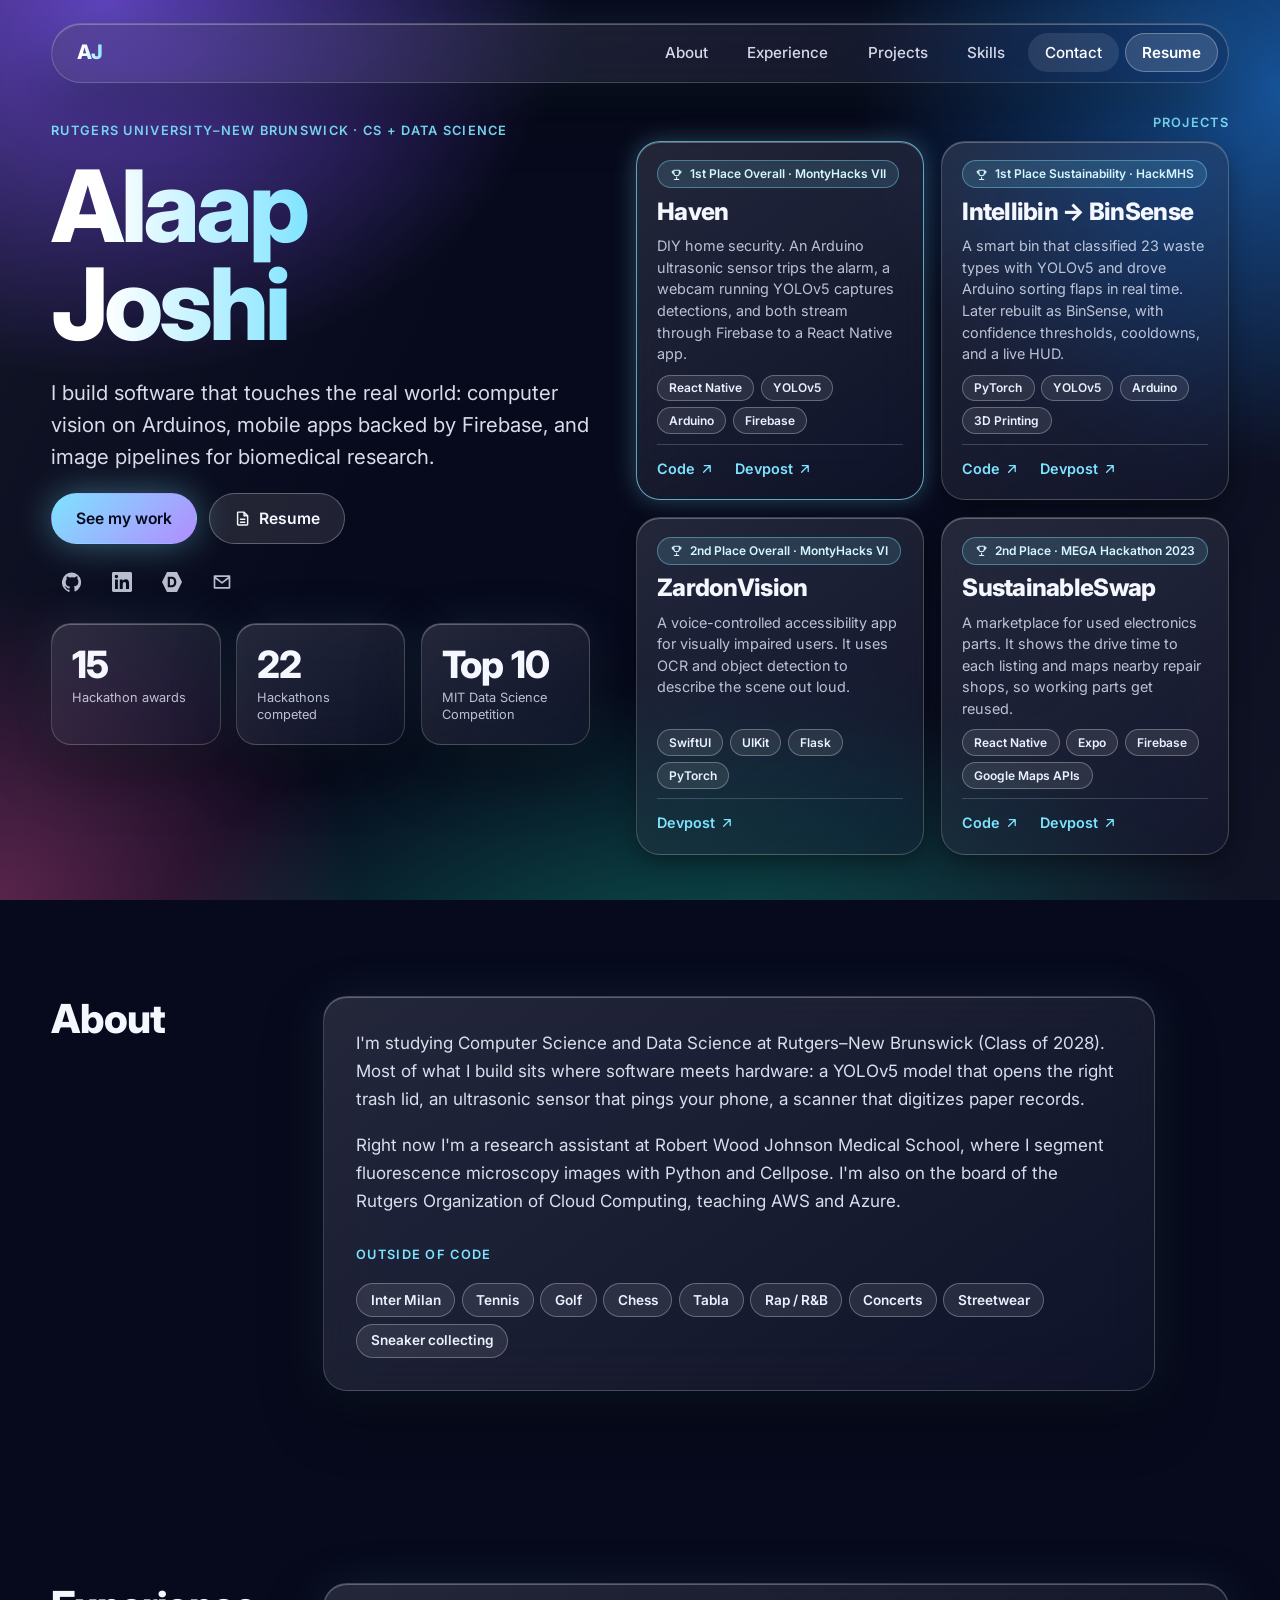
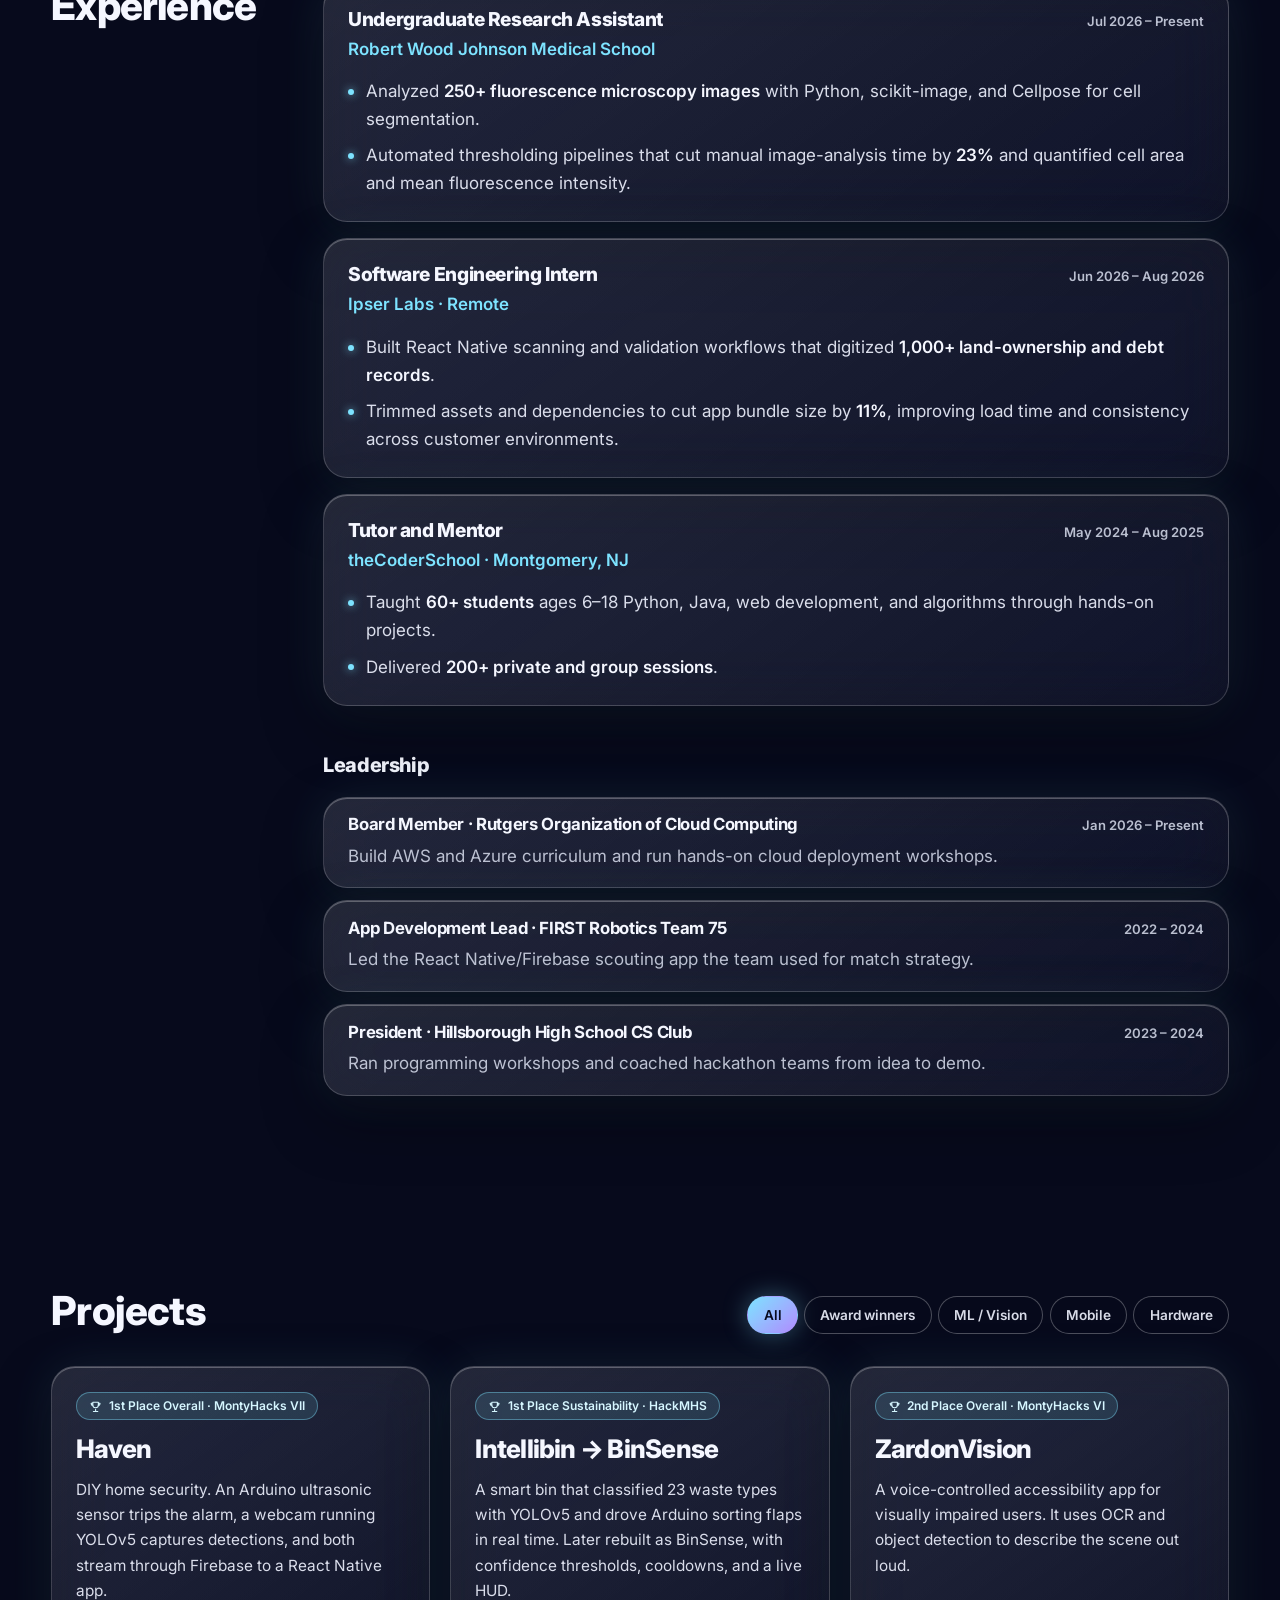
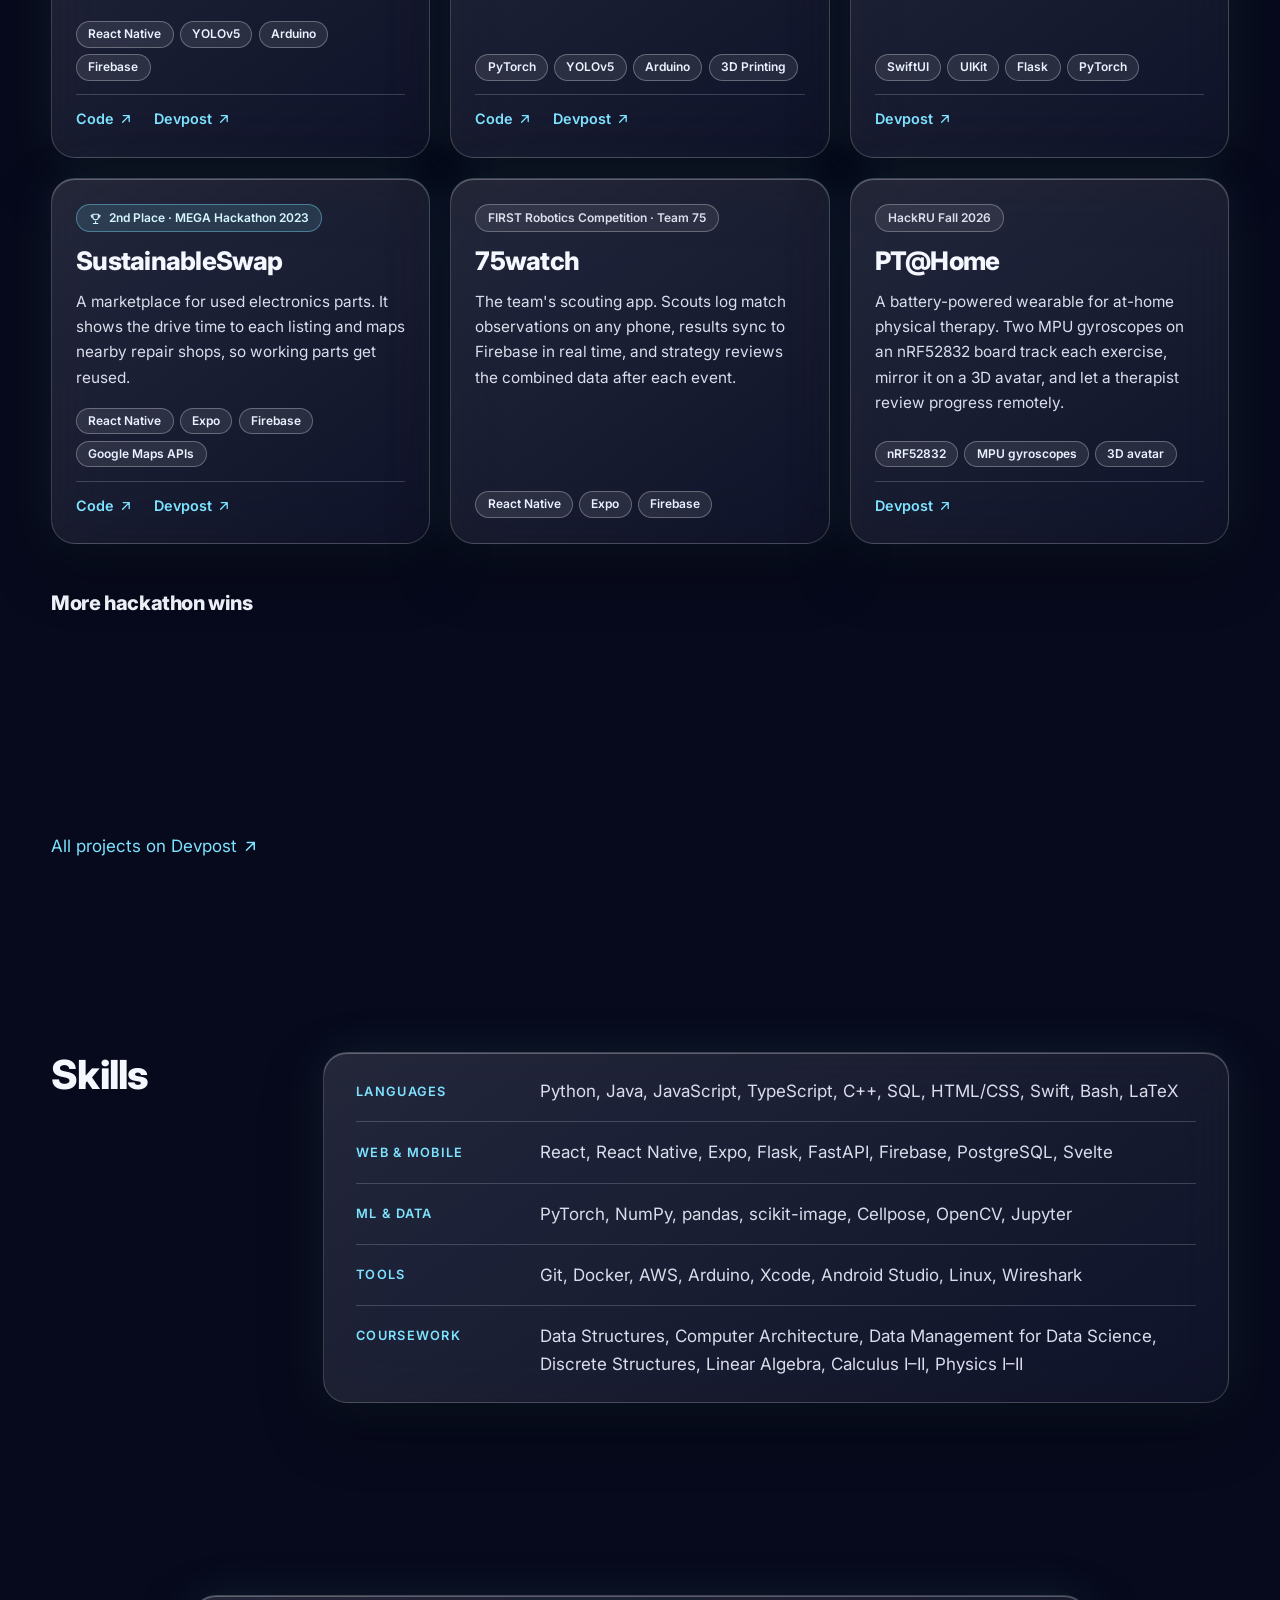
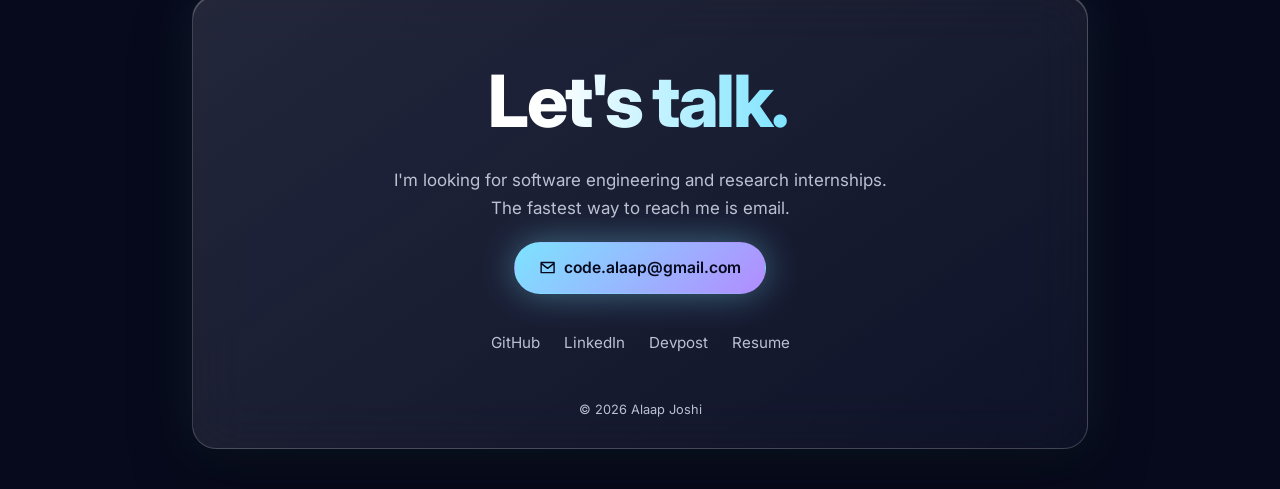
==== commit ea70acd7: "Glass redesign: aurora hero with featured projects, updated resume, CS + Data Science" ====
--- a/index.html
+++ b/index.html
@@ -6,7 +6,7 @@
     <title>Alaap Joshi · Software Engineer</title>
     <meta
       name="description"
-      content="Alaap Joshi is a Computer Science and Cognitive Science student at Rutgers building computer vision, mobile, and hardware projects. 15 hackathon awards across 22 competitions."
+      content="Alaap Joshi is a Computer Science and Data Science student at Rutgers building computer vision, mobile, and hardware projects. 15 hackathon awards across 22 competitions."
     />
     <meta name="author" content="Alaap Joshi" />
     <link rel="canonical" href="https://alaapjoshi.github.io/" />
@@ -18,7 +18,7 @@
     <meta property="og:title" content="Alaap Joshi · Software Engineer" />
     <meta
       property="og:description"
-      content="CS + Cognitive Science at Rutgers. Computer vision, mobile apps, and hardware. 15 hackathon awards."
+      content="CS + Data Science at Rutgers. Computer vision, mobile apps, and hardware. 15 hackathon awards."
     />
     <meta property="og:url" content="https://alaapjoshi.github.io/" />
     <meta property="og:image" content="https://alaapjoshi.github.io/img/hero.jpg" />
@@ -28,7 +28,7 @@
     <link rel="preconnect" href="https://fonts.googleapis.com" />
     <link rel="preconnect" href="https://fonts.gstatic.com" crossorigin />
     <link
-      href="https://fonts.googleapis.com/css2?family=Inter:wght@400;500;600&family=Space+Grotesk:wght@500;600;700&family=JetBrains+Mono:wght@400;500&display=swap"
+      href="https://fonts.googleapis.com/css2?family=Inter:wght@400;500;600;700;800&display=swap"
       rel="stylesheet"
     />
     <link rel="stylesheet" href="css/style.css" />
@@ -41,7 +41,7 @@
         "@type": "Person",
         "name": "Alaap Joshi",
         "url": "https://alaapjoshi.github.io/",
-        "email": "mailto:alaapjoshi@gmail.com",
+        "email": "mailto:code.alaap@gmail.com",
         "alumniOf": "Rutgers University–New Brunswick",
         "sameAs": [
           "https://github.com/alaapjoshi",
@@ -149,62 +149,130 @@
     <main id="main">
       <!-- Hero -->
       <section class="hero" id="top">
-        <div class="hero__bg" aria-hidden="true"></div>
-        <div class="container hero__content">
-          <p class="eyebrow">Rutgers University–New Brunswick · CS + Cognitive Science</p>
-          <h1 class="hero__title">Alaap Joshi</h1>
-          <p class="hero__lede">
-            I build software that touches the real world: computer vision on Arduinos, mobile apps
-            backed by Firebase, and image pipelines for biomedical research.
-          </p>
-          <div class="hero__actions">
-            <a class="btn btn--primary" href="#projects">See my work</a>
-            <a class="btn" href="assets/Alaap_Joshi_Resume.pdf" target="_blank" rel="noopener">
-              <svg class="icon"><use href="#icon-file" /></svg>Resume
-            </a>
+        <div class="container hero__grid">
+          <div class="hero__content">
+            <p class="eyebrow">Rutgers University–New Brunswick · CS + Data Science</p>
+            <h1 class="hero__title">Alaap Joshi</h1>
+            <p class="hero__lede">
+              I build software that touches the real world: computer vision on Arduinos, mobile apps
+              backed by Firebase, and image pipelines for biomedical research.
+            </p>
+            <div class="hero__actions">
+              <a class="btn btn--primary" href="#projects">See my work</a>
+              <a class="btn" href="assets/Alaap_Joshi_Resume.pdf" target="_blank" rel="noopener">
+                <svg class="icon"><use href="#icon-file" /></svg>Resume
+              </a>
+            </div>
+            <ul class="socials" aria-label="Profiles">
+              <li>
+                <a href="https://github.com/alaapjoshi" target="_blank" rel="noopener" aria-label="GitHub">
+                  <svg class="icon"><use href="#icon-github" /></svg>
+                </a>
+              </li>
+              <li>
+                <a
+                  href="https://www.linkedin.com/in/alaapjoshi"
+                  target="_blank"
+                  rel="noopener"
+                  aria-label="LinkedIn"
+                >
+                  <svg class="icon"><use href="#icon-linkedin" /></svg>
+                </a>
+              </li>
+              <li>
+                <a href="https://devpost.com/alaapjoshi" target="_blank" rel="noopener" aria-label="Devpost">
+                  <svg class="icon"><use href="#icon-devpost" /></svg>
+                </a>
+              </li>
+              <li>
+                <a href="mailto:code.alaap@gmail.com" aria-label="Email">
+                  <svg class="icon"><use href="#icon-mail" /></svg>
+                </a>
+              </li>
+            </ul>
           </div>
-          <ul class="socials" aria-label="Profiles">
-            <li>
-              <a href="https://github.com/alaapjoshi" target="_blank" rel="noopener" aria-label="GitHub">
-                <svg class="icon"><use href="#icon-github" /></svg>
-              </a>
-            </li>
-            <li>
-              <a
-                href="https://www.linkedin.com/in/alaapjoshi"
-                target="_blank"
-                rel="noopener"
-                aria-label="LinkedIn"
-              >
-                <svg class="icon"><use href="#icon-linkedin" /></svg>
-              </a>
-            </li>
-            <li>
-              <a href="https://devpost.com/alaapjoshi" target="_blank" rel="noopener" aria-label="Devpost">
-                <svg class="icon"><use href="#icon-devpost" /></svg>
-              </a>
-            </li>
-            <li>
-              <a href="mailto:alaapjoshi@gmail.com" aria-label="Email">
-                <svg class="icon"><use href="#icon-mail" /></svg>
-              </a>
-            </li>
-          </ul>
+          <dl class="stats">
+            <div class="stat">
+              <dt>Hackathon awards</dt>
+              <dd>15</dd>
+            </div>
+            <div class="stat">
+              <dt>Hackathons competed</dt>
+              <dd>22</dd>
+            </div>
+            <div class="stat">
+              <dt>MIT Data Science Competition</dt>
+              <dd>Top 10</dd>
+            </div>
+          </dl>
+
+          <!-- Featured: copies of the first four cards in #projects, so keep the two in sync -->
+          <aside class="featured" aria-label="Featured projects">
+            <p class="featured__label"><a href="#projects">Projects</a></p>
+            <ul class="featured__list">
+              <li class="spot">
+                <p class="badge"><svg class="icon"><use href="#icon-trophy" /></svg>1st Place Overall · MontyHacks VII</p>
+                <p class="spot__title">Haven</p>
+                <p class="spot__body">
+                  DIY home security. An Arduino ultrasonic sensor trips the alarm, a webcam running
+                  YOLOv5 captures detections, and both stream through Firebase to a React Native app.
+                </p>
+                <ul class="tags">
+                  <li>React Native</li><li>YOLOv5</li><li>Arduino</li><li>Firebase</li>
+                </ul>
+                <div class="card__links">
+                  <a href="https://github.com/alaapjoshi/Haven" target="_blank" rel="noopener" aria-label="Code for Haven">Code<svg class="icon"><use href="#icon-arrow" /></svg></a>
+                  <a href="https://devpost.com/software/haven-nruqbz" target="_blank" rel="noopener" aria-label="Devpost page for Haven">Devpost<svg class="icon"><use href="#icon-arrow" /></svg></a>
+                </div>
+              </li>
+              <li class="spot">
+                <p class="badge"><svg class="icon"><use href="#icon-trophy" /></svg>1st Place Sustainability · HackMHS</p>
+                <p class="spot__title">Intellibin → BinSense</p>
+                <p class="spot__body">
+                  A smart bin that classified 23 waste types with YOLOv5 and drove Arduino sorting flaps
+                  in real time. Later rebuilt as BinSense, with confidence thresholds, cooldowns, and a
+                  live HUD.
+                </p>
+                <ul class="tags">
+                  <li>PyTorch</li><li>YOLOv5</li><li>Arduino</li><li>3D Printing</li>
+                </ul>
+                <div class="card__links">
+                  <a href="https://github.com/alaapjoshi/BinSense" target="_blank" rel="noopener" aria-label="Code for Intellibin → BinSense">Code<svg class="icon"><use href="#icon-arrow" /></svg></a>
+                  <a href="https://devpost.com/software/intellibin" target="_blank" rel="noopener" aria-label="Devpost page for Intellibin → BinSense">Devpost<svg class="icon"><use href="#icon-arrow" /></svg></a>
+                </div>
+              </li>
+              <li class="spot">
+                <p class="badge"><svg class="icon"><use href="#icon-trophy" /></svg>2nd Place Overall · MontyHacks VI</p>
+                <p class="spot__title">ZardonVision</p>
+                <p class="spot__body">
+                  A voice-controlled accessibility app for visually impaired users. It uses OCR and
+                  object detection to describe the scene out loud.
+                </p>
+                <ul class="tags">
+                  <li>SwiftUI</li><li>UIKit</li><li>Flask</li><li>PyTorch</li>
+                </ul>
+                <div class="card__links">
+                  <a href="https://devpost.com/software/zardon-vision" target="_blank" rel="noopener" aria-label="Devpost page for ZardonVision">Devpost<svg class="icon"><use href="#icon-arrow" /></svg></a>
+                </div>
+              </li>
+              <li class="spot">
+                <p class="badge"><svg class="icon"><use href="#icon-trophy" /></svg>2nd Place · MEGA Hackathon 2023</p>
+                <p class="spot__title">SustainableSwap</p>
+                <p class="spot__body">
+                  A marketplace for used electronics parts. It shows the drive time to each listing and
+                  maps nearby repair shops, so working parts get reused.
+                </p>
+                <ul class="tags">
+                  <li>React Native</li><li>Expo</li><li>Firebase</li><li>Google Maps APIs</li>
+                </ul>
+                <div class="card__links">
+                  <a href="https://github.com/alaapjoshi/SustainableSwap" target="_blank" rel="noopener" aria-label="Code for SustainableSwap">Code<svg class="icon"><use href="#icon-arrow" /></svg></a>
+                  <a href="https://devpost.com/software/sustainableswap" target="_blank" rel="noopener" aria-label="Devpost page for SustainableSwap">Devpost<svg class="icon"><use href="#icon-arrow" /></svg></a>
+                </div>
+              </li>
+            </ul>
+          </aside>
         </div>
-        <dl class="container stats">
-          <div class="stat">
-            <dt>Hackathon awards</dt>
-            <dd>15</dd>
-          </div>
-          <div class="stat">
-            <dt>Hackathons competed</dt>
-            <dd>22</dd>
-          </div>
-          <div class="stat">
-            <dt>MIT Data Science Competition</dt>
-            <dd>Top 10</dd>
-          </div>
-        </dl>
       </section>
 
       <!-- About -->
@@ -213,8 +281,8 @@
           <h2 class="section__title">About</h2>
           <div class="prose reveal">
             <p>
-              I'm studying Computer Science and Cognitive Science at Rutgers–New Brunswick (Class of
-              2029). Most of what I build sits where software meets hardware: a YOLOv5 model that
+              I'm studying Computer Science and Data Science at Rutgers–New Brunswick (Class of
+              2028). Most of what I build sits where software meets hardware: a YOLOv5 model that
               opens the right trash lid, an ultrasonic sensor that pings your phone, a scanner that
               digitizes paper records.
             </p>
@@ -515,8 +583,8 @@
           I'm looking for software engineering and research internships. The fastest way to reach me
           is email.
         </p>
-        <a class="btn btn--primary" href="mailto:alaapjoshi@gmail.com">
-          <svg class="icon"><use href="#icon-mail" /></svg>alaapjoshi@gmail.com
+        <a class="btn btn--primary" href="mailto:code.alaap@gmail.com">
+          <svg class="icon"><use href="#icon-mail" /></svg>code.alaap@gmail.com
         </a>
         <ul class="socials socials--footer" aria-label="Profiles">
           <li><a href="https://github.com/alaapjoshi" target="_blank" rel="noopener">GitHub</a></li>
--- a/css/style.css
+++ b/css/style.css
@@ -2,24 +2,33 @@
    Design tokens
    ========================================================================== */
 :root {
-  --bg: #0b0f14;
-  --surface: #121922;
-  --surface-2: #18212c;
-  --border: #233040;
-  --text: #e6edf3;
-  --muted: #93a3b5;
-  --accent: #8cc8e8; /* glacier blue, pulled from the hero photo */
-  --accent-ink: #06202e;
-  --gold: #e9c46a; /* award badges */
-
-  --font-body: "Inter", system-ui, -apple-system, "Segoe UI", sans-serif;
-  --font-display: "Space Grotesk", var(--font-body);
-  --font-mono: "JetBrains Mono", ui-monospace, "SF Mono", monospace;
-
-  --radius: 14px;
-  --container: 72rem;
-  --gutter: clamp(1rem, 4vw, 2rem);
-  --nav-h: 64px;
+  --bg: #070a1c;
+  --text: #f5f7ff;
+  --soft: rgb(240 243 255 / 0.9); /* body copy */
+  --muted: rgb(235 240 255 / 0.78); /* secondary text */
+  --accent: #7de3ff;
+  --accent-2: #b28cff;
+  --accent-ink: #070a1c;
+  --glow: 125 227 255;
+
+  --border: rgb(255 255 255 / 0.18);
+  --border-strong: rgb(255 255 255 / 0.28);
+
+  /* Frosted glass: a white sheen over a dark base that keeps text readable */
+  --glass: linear-gradient(145deg, rgb(255 255 255 / 0.12), rgb(255 255 255 / 0.035)),
+    linear-gradient(rgb(7 10 28 / 0.34), rgb(7 10 28 / 0.34));
+  --glass-blur: blur(28px) saturate(1.5);
+  --glass-shadow: inset 0 1px 0 rgb(255 255 255 / 0.28), 0 24px 60px rgb(0 0 0 / 0.35),
+    0 0 50px rgb(var(--glow) / 0.1);
+
+  --font-body: -apple-system, BlinkMacSystemFont, "Inter", "Segoe UI", sans-serif;
+  --font-display: var(--font-body);
+
+  --radius: 24px;
+  --container: 86rem;
+  --gutter: clamp(1rem, 4vw, 4rem);
+  --nav-h: 60px;
+  --nav-top: clamp(0.6rem, 2.5vh, 2.25rem);
 
   color-scheme: dark;
 }
@@ -35,13 +44,14 @@
 
 html {
   scroll-behavior: smooth;
-  scroll-padding-top: calc(var(--nav-h) + 16px);
+  scroll-padding-top: calc(var(--nav-h) + var(--nav-top) + 16px);
+  background: var(--bg);
   -webkit-text-size-adjust: 100%;
 }
 
 body {
   margin: 0;
-  background: var(--bg);
+  min-height: 100vh;
   color: var(--text);
   font-family: var(--font-body);
   font-size: 1.0625rem;
@@ -50,14 +60,35 @@
   overflow-x: hidden;
 }
 
+/* The aurora. A fixed layer, because background-attachment: fixed fails on iOS. */
+body::before {
+  content: "";
+  position: fixed;
+  top: 0;
+  left: 0;
+  width: 100%;
+  height: 100vh;
+  height: 100lvh; /* stays covered when mobile toolbars collapse */
+  z-index: -1;
+  pointer-events: none;
+  background:
+    linear-gradient(115deg, rgb(255 255 255 / 0.05), transparent 35%, transparent 65%, rgb(255 255 255 / 0.04)),
+    radial-gradient(60% 70% at 8% 0%, rgb(124 77 255 / 0.7), transparent 60%),
+    radial-gradient(55% 70% at 100% 10%, rgb(30 140 255 / 0.55), transparent 60%),
+    radial-gradient(70% 60% at 55% 115%, rgb(20 210 170 / 0.42), transparent 65%),
+    radial-gradient(40% 50% at 0% 100%, rgb(255 80 170 / 0.32), transparent 70%),
+    var(--bg);
+}
+
 h1,
 h2,
 h3,
 h4 {
   font-family: var(--font-display);
+  font-weight: 800;
   line-height: 1.15;
   margin: 0;
-  letter-spacing: -0.01em;
+  letter-spacing: -0.02em;
 }
 
 p,
@@ -119,59 +150,85 @@
 }
 
 /* ==========================================================================
+   Glass panels
+   ========================================================================== */
+.nav__inner::before,
+.stat,
+.spot,
+.prose,
+.role,
+.leadership li,
+.card,
+.wins a,
+.skills,
+.footer .container {
+  border: 1px solid var(--border);
+  border-radius: var(--radius);
+  background: var(--glass);
+  box-shadow: var(--glass-shadow);
+  -webkit-backdrop-filter: var(--glass-blur);
+  backdrop-filter: var(--glass-blur);
+}
+
+/* ==========================================================================
    Buttons, chips, tags
    ========================================================================== */
 .btn {
   display: inline-flex;
   align-items: center;
   gap: 0.5rem;
-  padding: 0.7rem 1.2rem;
-  border: 1px solid var(--border);
+  padding: 0.75rem 1.5rem;
+  border: 1px solid var(--border-strong);
   border-radius: 999px;
-  background: rgb(255 255 255 / 0.04);
-  font-weight: 500;
-  font-size: 0.95rem;
-  transition: background 0.2s, border-color 0.2s, transform 0.2s;
+  background: rgb(255 255 255 / 0.1);
+  font-weight: 600;
+  font-size: 0.98rem;
+  transition: border-color 0.2s, box-shadow 0.2s, transform 0.2s;
 }
 .btn:hover {
   border-color: var(--accent);
   transform: translateY(-1px);
 }
 .btn--primary {
-  background: var(--accent);
-  border-color: var(--accent);
+  background: linear-gradient(135deg, var(--accent), var(--accent-2));
+  border-color: transparent;
   color: var(--accent-ink);
+  box-shadow: 0 0 36px rgb(var(--glow) / 0.4);
 }
 .btn--primary:hover {
-  background: #a9d8f0;
+  box-shadow: 0 0 52px rgb(var(--glow) / 0.65);
 }
 
 .chips,
 .tags {
   display: flex;
   flex-wrap: wrap;
-  gap: 0.5rem;
+  gap: 0.4rem;
+}
+.chips li,
+.tags li {
+  border: 1px solid var(--border-strong);
+  border-radius: 999px;
+  background: rgb(255 255 255 / 0.09);
+  color: #eaf2ff;
+  font-weight: 600;
 }
 .chips li {
-  padding: 0.3rem 0.8rem;
-  border: 1px solid var(--border);
-  border-radius: 999px;
-  font-size: 0.875rem;
-  color: var(--muted);
+  padding: 0.3rem 0.85rem;
+  font-size: 0.85rem;
 }
 .tags li {
-  padding: 0.2rem 0.55rem;
-  border-radius: 6px;
-  background: var(--surface-2);
-  font-family: var(--font-mono);
+  padding: 0.15rem 0.7rem;
   font-size: 0.75rem;
-  color: var(--muted);
-}
-
-.eyebrow {
-  font-family: var(--font-mono);
+}
+
+.eyebrow,
+.featured__label,
+.interests-label,
+.skills dt {
   font-size: 0.8rem;
-  letter-spacing: 0.04em;
+  font-weight: 600;
+  letter-spacing: 0.1em;
   text-transform: uppercase;
   color: var(--accent);
 }
@@ -179,55 +236,72 @@
 /* ==========================================================================
    Navigation
    ========================================================================== */
+/* The glass lives on a pseudo-element: backdrop-filter on .nav or .nav__inner
+   would trap the fixed, full-screen mobile menu inside the bar. */
 .nav {
   position: fixed;
-  inset: 0 0 auto 0;
+  top: var(--nav-top);
+  left: 0;
+  right: 0;
   z-index: 50;
   height: var(--nav-h);
-  transition: background 0.3s, border-color 0.3s;
-  border-bottom: 1px solid transparent;
-}
-.nav.is-scrolled {
-  background: rgb(11 15 20 / 0.8);
-  backdrop-filter: blur(12px);
-  -webkit-backdrop-filter: blur(12px);
-  border-bottom-color: var(--border);
 }
 .nav__inner {
+  position: relative;
   height: 100%;
+  width: calc(100% - 2 * var(--gutter));
+  max-width: calc(var(--container) - 2 * var(--gutter));
+  padding-inline: 1.6rem 0.7rem;
   display: flex;
   align-items: center;
   justify-content: space-between;
 }
+.nav__inner::before {
+  content: "";
+  position: absolute;
+  inset: 0;
+  z-index: -1;
+  border-radius: 999px;
+  transition: background-color 0.3s;
+}
+.nav.is-scrolled .nav__inner::before {
+  background-color: rgb(7 10 28 / 0.6);
+}
 .nav__brand {
   font-family: var(--font-display);
-  font-weight: 700;
+  font-weight: 800;
   font-size: 1.25rem;
-  letter-spacing: 0.02em;
+  letter-spacing: -0.02em;
 }
 .nav__links {
   display: flex;
   align-items: center;
-  gap: 1.75rem;
+  gap: 0.35rem;
   font-size: 0.95rem;
+  font-weight: 500;
 }
 .nav__links a {
-  color: #c9d4df; /* brighter than --muted so it reads over the hero photo */
-  transition: color 0.2s;
+  display: block;
+  padding: 0.4rem 1rem;
+  border: 1px solid transparent;
+  border-radius: 999px;
+  color: rgb(240 243 255 / 0.88);
+  transition: color 0.2s, background 0.2s;
 }
 .nav__links a:hover,
 .nav__links a.is-current {
-  color: var(--text);
+  color: #fff;
+  background: rgb(255 255 255 / 0.1);
 }
 .nav__links .nav__resume {
-  padding: 0.4rem 0.9rem;
-  border: 1px solid var(--accent);
-  border-radius: 999px;
-  color: var(--accent);
+  border-color: var(--border-strong);
+  background: rgb(255 255 255 / 0.14);
+  color: #fff;
+  font-weight: 600;
 }
 .nav__links .nav__resume:hover {
-  background: var(--accent);
-  color: var(--accent-ink);
+  border-color: var(--accent);
+  box-shadow: 0 0 24px rgb(var(--glow) / 0.35);
 }
 
 .nav__toggle {
@@ -270,9 +344,12 @@
     inset: 0;
     flex-direction: column;
     justify-content: center;
-    gap: 2rem;
+    gap: 1.1rem;
     font-size: 1.35rem;
-    background: rgb(11 15 20 / 0.97);
+    background:
+      radial-gradient(80% 50% at 0% 0%, rgb(124 77 255 / 0.35), transparent 70%),
+      radial-gradient(80% 50% at 100% 100%, rgb(20 210 170 / 0.22), transparent 70%),
+      rgb(7 10 28 / 0.97);
     opacity: 0;
     visibility: hidden;
     transition: opacity 0.25s, visibility 0.25s;
@@ -287,44 +364,55 @@
    Hero
    ========================================================================== */
 .hero {
-  position: relative;
+  min-height: 100vh;
   min-height: 100svh;
   display: flex;
   flex-direction: column;
-  justify-content: flex-end;
-  padding-top: calc(var(--nav-h) + 3rem);
-  padding-bottom: 3rem;
-  isolation: isolate;
-}
-.hero__bg {
-  position: absolute;
-  inset: 0;
-  z-index: -1;
-  background:
-    linear-gradient(180deg, rgb(11 15 20 / 0.35) 0%, rgb(11 15 20 / 0.55) 55%, var(--bg) 100%),
-    url("../img/hero.jpg") center 40% / cover no-repeat;
+  justify-content: center;
+  padding-top: calc(var(--nav-top) + var(--nav-h) + 1.5rem);
+  padding-bottom: 2.5rem;
+}
+/* Phones and tablets: intro, featured projects, then stats */
+.hero__grid {
+  display: grid;
+  grid-template-columns: minmax(0, 1fr);
+  grid-template-areas: "intro" "featured" "stats";
+  gap: 1.25rem;
 }
 .hero__content {
+  grid-area: intro;
   display: flex;
   flex-direction: column;
   align-items: flex-start;
-  gap: 1.25rem;
+  gap: 0.9rem;
 }
 .hero__title {
-  font-size: clamp(3rem, 10vw, 6.5rem);
-  font-weight: 700;
-  letter-spacing: -0.03em;
+  width: min-content; /* one word per line */
+  padding-bottom: 0.08em; /* room for descenders in the clipped gradient */
+  font-size: clamp(3.5rem, 13vw, 6.5rem);
+  line-height: 0.98;
+  letter-spacing: -0.04em;
+}
+.hero__title,
+.footer__title,
+.nav__brand {
+  padding-right: 0.08em; /* negative tracking would otherwise clip the last letter */
+  background: linear-gradient(90deg, #fff 20%, var(--accent));
+  -webkit-background-clip: text;
+  background-clip: text;
+  -webkit-text-fill-color: transparent;
 }
 .hero__lede {
   max-width: 38rem;
-  font-size: clamp(1.05rem, 2vw, 1.25rem);
-  color: #c9d4df;
+  font-size: clamp(1.02rem, 1.6vw, 1.3rem);
+  line-height: 1.55;
+  color: var(--soft);
 }
 .hero__actions {
   display: flex;
   flex-wrap: wrap;
   gap: 0.75rem;
-  margin-top: 0.5rem;
+  margin-top: 0.25rem;
 }
 
 .socials {
@@ -342,7 +430,7 @@
 }
 .socials a:hover {
   color: var(--text);
-  background: rgb(255 255 255 / 0.08);
+  background: rgb(255 255 255 / 0.12);
 }
 .socials .icon {
   width: 20px;
@@ -350,43 +438,129 @@
 }
 
 .stats {
+  grid-area: stats;
   display: grid;
-  grid-template-columns: repeat(3, 1fr);
-  gap: 1rem;
-  margin-top: 3.5rem;
+  grid-template-columns: repeat(3, minmax(0, 1fr));
+  gap: clamp(0.5rem, 1.2vw, 1rem);
 }
 .stat {
   display: flex;
   flex-direction: column-reverse;
-  padding: 1.1rem 1.25rem;
-  border: 1px solid var(--border);
-  border-radius: var(--radius);
-  background: rgb(18 25 34 / 0.7);
-  backdrop-filter: blur(6px);
+  justify-content: flex-end;
+  gap: 0.25rem;
+  padding: clamp(0.75rem, 1.6vw, 1.25rem);
+  border-radius: 20px;
 }
 .stat dd {
   font-family: var(--font-display);
-  font-size: clamp(1.6rem, 4vw, 2.25rem);
-  font-weight: 600;
+  font-size: clamp(1.5rem, 3vw, 2.35rem);
+  font-weight: 800;
+  letter-spacing: -0.02em;
   line-height: 1.1;
 }
 .stat dt {
   color: var(--muted);
-  font-size: 0.85rem;
-}
-
-@media (max-width: 560px) {
-  .stats {
-    grid-template-columns: 1fr;
-  }
+  font-size: 0.8rem;
+  line-height: 1.35;
+}
+
+/* Featured projects: a swipeable row on phones, a 2 x 2 grid from tablets up */
+.featured {
+  grid-area: featured;
+  min-width: 0;
+}
+.featured__label {
+  text-align: right;
+}
+.featured__list {
+  display: grid;
+  grid-auto-flow: column;
+  grid-auto-columns: 84%;
+  gap: 0.75rem;
+  margin-inline: calc(-1 * var(--gutter));
+  padding: 0.5rem var(--gutter) 1rem;
+  overflow-x: auto;
+  scroll-snap-type: x mandatory;
+  scroll-padding-inline: var(--gutter);
+  scrollbar-width: none;
+}
+.featured__list::-webkit-scrollbar {
+  display: none;
+}
+.spot {
+  display: flex;
+  flex-direction: column;
+  gap: 0.6rem;
+  padding: 1.15rem 1.25rem;
+  scroll-snap-align: start;
+}
+/* A tighter shadow than other panels, so the phone scroller does not clip it */
+.featured .spot {
+  box-shadow: inset 0 1px 0 rgb(255 255 255 / 0.28), 0 8px 20px rgb(0 0 0 / 0.3);
+}
+.featured .spot:first-child {
+  border-color: rgb(var(--glow) / 0.7);
+  box-shadow: inset 0 1px 0 rgb(255 255 255 / 0.3), 0 0 24px rgb(var(--glow) / 0.28);
+}
+.spot__title {
+  font-family: var(--font-display);
+  font-size: 1.5rem;
+  font-weight: 800;
+  letter-spacing: -0.03em;
+  line-height: 1.15;
+}
+.spot__body {
+  color: var(--muted);
+  font-size: 0.9rem;
+  line-height: 1.5;
+}
+.spot .tags {
+  margin-top: auto;
+}
+
+@media (min-width: 700px) {
+  .featured__list {
+    grid-auto-flow: row;
+    grid-template-columns: repeat(2, minmax(0, 1fr));
+    gap: 1.1rem;
+    margin-inline: 0;
+    padding: 0.5rem 0 0;
+    overflow: visible;
+  }
+}
+
+/* Desktop: intro and stats on the left, projects on the right */
+@media (min-width: 1080px) {
+  .hero__grid {
+    grid-template-columns: minmax(0, 10fr) minmax(0, 11fr);
+    grid-template-rows: auto 1fr;
+    grid-template-areas: "intro featured" "stats featured";
+    column-gap: clamp(2rem, 3.6vw, 3.25rem);
+    align-items: start;
+  }
+  .hero__content {
+    padding-top: 0.5rem;
+    gap: clamp(0.75rem, 1.8vh, 1.4rem);
+  }
+  .hero__title {
+    font-size: clamp(3.75rem, min(7.8vw, 12.5vh), 7rem);
+  }
+}
+
+/* The standalone 404 page: one centered column */
+main.hero .hero__content {
+  padding-inline: var(--gutter);
+}
+main.hero .hero__title {
+  width: auto;
+  line-height: 1.1;
 }
 
 /* ==========================================================================
    Sections
    ========================================================================== */
 .section {
-  padding-block: clamp(4rem, 10vw, 7rem);
-  border-top: 1px solid var(--border);
+  padding-block: clamp(3.5rem, 8vw, 6rem);
 }
 .section__title {
   font-size: clamp(1.75rem, 4vw, 2.5rem);
@@ -400,7 +574,7 @@
   margin-bottom: 2rem;
 }
 .subhead {
-  margin: 3.5rem 0 1.25rem;
+  margin: 3rem 0 1.25rem;
   font-size: 1.25rem;
 }
 
@@ -412,7 +586,7 @@
 }
 @media (max-width: 860px) {
   .split {
-    grid-template-columns: 1fr;
+    grid-template-columns: minmax(0, 1fr);
   }
 }
 
@@ -420,16 +594,12 @@
   display: flex;
   flex-direction: column;
   gap: 1.1rem;
-  max-width: 44rem;
-  color: #c3cdd8;
+  max-width: 52rem;
+  padding: clamp(1.25rem, 3vw, 2rem);
+  color: var(--soft);
 }
 .interests-label {
   margin-top: 0.75rem;
-  font-family: var(--font-mono);
-  font-size: 0.8rem;
-  text-transform: uppercase;
-  letter-spacing: 0.04em;
-  color: var(--muted);
 }
 
 /* ==========================================================================
@@ -442,9 +612,6 @@
 }
 .role {
   padding: 1.5rem;
-  border: 1px solid var(--border);
-  border-radius: var(--radius);
-  background: var(--surface);
 }
 .role__head {
   display: flex;
@@ -457,22 +624,22 @@
   font-size: 1.2rem;
 }
 .role__date {
-  font-family: var(--font-mono);
-  font-size: 0.8rem;
+  font-size: 0.82rem;
+  font-weight: 600;
   color: var(--muted);
   white-space: nowrap;
 }
 .role__org {
   margin-top: 0.15rem;
   color: var(--accent);
-  font-weight: 500;
+  font-weight: 600;
 }
 .role ul {
   margin-top: 0.9rem;
   display: flex;
   flex-direction: column;
   gap: 0.5rem;
-  color: #c3cdd8;
+  color: var(--soft);
 }
 .role ul li {
   position: relative;
@@ -486,23 +653,21 @@
   width: 6px;
   height: 6px;
   border-radius: 50%;
-  background: var(--border);
+  background: var(--accent);
+  box-shadow: 0 0 8px rgb(var(--glow) / 0.8);
 }
 
 .leadership {
   display: flex;
   flex-direction: column;
+  gap: 0.75rem;
 }
 .leadership li {
-  padding-block: 1rem;
-  border-bottom: 1px solid var(--border);
-}
-.leadership li:first-child {
-  padding-top: 0;
+  padding: 1.1rem 1.5rem;
 }
 .leadership h4 {
-  font-size: 1.02rem;
-  font-weight: 600;
+  font-size: 1.05rem;
+  font-weight: 700;
 }
 .leadership p {
   margin-top: 0.3rem;
@@ -518,53 +683,55 @@
   gap: 0.4rem;
 }
 .filter {
-  padding: 0.4rem 0.85rem;
-  border: 1px solid var(--border);
+  padding: 0.4rem 0.95rem;
+  border: 1px solid var(--border-strong);
   border-radius: 999px;
-  background: none;
-  color: var(--muted);
+  background: rgb(7 10 28 / 0.35);
+  color: var(--soft);
   font: inherit;
   font-size: 0.85rem;
+  font-weight: 600;
   cursor: pointer;
-  transition: color 0.2s, border-color 0.2s, background 0.2s;
+  transition: border-color 0.2s, box-shadow 0.2s;
 }
 .filter:hover {
-  color: var(--text);
+  border-color: var(--accent);
 }
 .filter.is-active {
-  background: var(--text);
-  border-color: var(--text);
-  color: var(--bg);
+  background: linear-gradient(135deg, var(--accent), var(--accent-2));
+  border-color: transparent;
+  color: var(--accent-ink);
+  box-shadow: 0 0 24px rgb(var(--glow) / 0.35);
 }
 
 .grid {
   display: grid;
-  grid-template-columns: repeat(auto-fill, minmax(min(100%, 20rem), 1fr));
-  gap: 1rem;
+  grid-template-columns: repeat(auto-fill, minmax(min(100%, 22rem), 1fr));
+  gap: 1.25rem;
 }
 .card {
   display: flex;
   flex-direction: column;
   gap: 0.85rem;
-  padding: 1.5rem;
-  border: 1px solid var(--border);
-  border-radius: var(--radius);
-  background: var(--surface);
-  transition: border-color 0.2s, transform 0.2s;
-}
-.card:hover {
-  border-color: #3a4d63;
+  padding: 1.6rem 1.5rem;
+  transition: border-color 0.2s, box-shadow 0.2s, transform 0.2s;
+}
+.card:hover,
+.js .card.reveal.is-visible:hover {
+  border-color: rgb(var(--glow) / 0.7);
+  box-shadow: inset 0 1px 0 rgb(255 255 255 / 0.3), 0 0 44px rgb(var(--glow) / 0.26);
   transform: translateY(-3px);
 }
 .card[hidden] {
   display: none;
 }
 .card__title {
-  font-size: 1.4rem;
+  font-size: 1.6rem;
+  letter-spacing: -0.03em;
 }
 .card__body {
-  color: #c3cdd8;
-  font-size: 0.98rem;
+  color: var(--soft);
+  font-size: 0.96rem;
 }
 .card .tags {
   margin-top: auto;
@@ -573,10 +740,10 @@
 .card__links {
   display: flex;
   gap: 1.25rem;
-  padding-top: 0.85rem;
+  padding-top: 0.75rem;
   border-top: 1px solid var(--border);
   font-size: 0.9rem;
-  font-weight: 500;
+  font-weight: 600;
 }
 .card__links a,
 .more-link a {
@@ -596,16 +763,19 @@
   align-items: center;
   gap: 0.4rem;
   align-self: flex-start;
-  padding: 0.25rem 0.6rem;
-  border-radius: 6px;
-  background: rgb(233 196 106 / 0.12);
-  color: var(--gold);
-  font-size: 0.78rem;
-  font-weight: 600;
+  padding: 0.25rem 0.75rem;
+  border: 1px solid rgb(var(--glow) / 0.4);
+  border-radius: 999px;
+  background: rgb(var(--glow) / 0.13);
+  color: #d6f6ff;
+  font-size: 0.75rem;
+  font-weight: 600;
+  line-height: 1.5;
 }
 .badge--plain {
-  background: var(--surface-2);
-  color: var(--muted);
+  border-color: var(--border-strong);
+  background: rgb(255 255 255 / 0.08);
+  color: var(--soft);
 }
 
 .empty {
@@ -614,26 +784,30 @@
 }
 
 .wins {
-  border-top: 1px solid var(--border);
+  display: grid;
+  grid-template-columns: repeat(auto-fill, minmax(min(100%, 22rem), 1fr));
+  gap: 0.75rem;
+}
+.wins li {
+  display: flex;
 }
 .wins a {
-  display: flex;
-  flex-wrap: wrap;
-  justify-content: space-between;
-  gap: 0.25rem 1rem;
-  padding: 0.9rem 0.25rem;
-  border-bottom: 1px solid var(--border);
-  transition: background 0.2s;
+  flex: 1;
+  display: flex;
+  flex-direction: column;
+  padding: 0.9rem 1.25rem;
+  border-radius: 18px;
+  transition: border-color 0.2s;
 }
 .wins a:hover {
-  background: rgb(255 255 255 / 0.03);
+  border-color: var(--accent);
 }
 .wins__name {
-  font-weight: 600;
+  font-weight: 700;
 }
 .wins__prize {
   color: var(--muted);
-  font-size: 0.92rem;
+  font-size: 0.9rem;
 }
 .more-link {
   margin-top: 1.25rem;
@@ -645,27 +819,23 @@
 .skills {
   display: flex;
   flex-direction: column;
+  padding: 0.5rem clamp(1.25rem, 3vw, 2rem);
 }
 .skills > div {
   display: grid;
-  grid-template-columns: 9rem 1fr;
+  grid-template-columns: 10rem 1fr;
   gap: 0.25rem 1.5rem;
   padding-block: 1rem;
   border-bottom: 1px solid var(--border);
 }
-.skills > div:first-child {
-  padding-top: 0;
+.skills > div:last-child {
+  border-bottom: 0;
 }
 .skills dt {
-  font-family: var(--font-mono);
-  font-size: 0.8rem;
-  text-transform: uppercase;
-  letter-spacing: 0.04em;
-  color: var(--accent);
   padding-top: 0.2rem;
 }
 .skills dd {
-  color: #c3cdd8;
+  color: var(--soft);
 }
 @media (max-width: 560px) {
   .skills > div {
@@ -677,9 +847,7 @@
    Footer / contact
    ========================================================================== */
 .footer {
-  padding-block: clamp(4rem, 10vw, 7rem) 2.5rem;
-  border-top: 1px solid var(--border);
-  background: linear-gradient(180deg, var(--bg), #0e151d);
+  padding-block: clamp(3.5rem, 8vw, 6rem) 2.5rem;
   text-align: center;
 }
 .footer .container {
@@ -687,15 +855,25 @@
   flex-direction: column;
   align-items: center;
   gap: 1.25rem;
+  width: calc(100% - 2 * var(--gutter));
+  max-width: 56rem;
+  padding: clamp(2.5rem, 6vw, 4rem) 1.25rem 1.75rem;
 }
 .footer__title {
-  font-size: clamp(2.25rem, 7vw, 4rem);
+  font-size: clamp(2.5rem, 7vw, 4.5rem);
+  letter-spacing: -0.04em;
+  padding-bottom: 0.05em;
 }
 .footer__lede {
   max-width: 32rem;
   color: var(--muted);
 }
+.footer .btn {
+  max-width: 100%;
+}
 .socials--footer {
+  flex-wrap: wrap;
+  justify-content: center;
   gap: 1.5rem;
   margin-top: 1rem;
 }
@@ -710,7 +888,7 @@
   color: var(--accent);
 }
 .footer__fine {
-  margin-top: 3rem;
+  margin-top: 1.5rem;
   font-size: 0.8rem;
   color: var(--muted);
 }
@@ -727,6 +905,10 @@
   opacity: 1;
   transform: none;
 }
+/* .card sets its own transition list, so restate it with the fade included */
+.js .card.reveal {
+  transition: opacity 0.6s ease, transform 0.2s, border-color 0.2s, box-shadow 0.2s;
+}
 
 @media (prefers-reduced-motion: reduce) {
   html {
@@ -735,10 +917,38 @@
   .js .reveal {
     opacity: 1;
     transform: none;
-    transition: none;
-  }
-  .btn,
-  .card {
-    transition: none;
-  }
-}
+  }
+  *,
+  *::before,
+  *::after {
+    transition: none !important;
+  }
+  .btn:hover,
+  .card:hover,
+  .js .card.reveal.is-visible:hover {
+    transform: none;
+  }
+}
+
+/* ==========================================================================
+   Fallbacks
+   ========================================================================== */
+/* No backdrop-filter: nearly solid panels, so text never sits on a busy background */
+@supports not ((backdrop-filter: blur(1px)) or (-webkit-backdrop-filter: blur(1px))) {
+  :root {
+    --glass: linear-gradient(145deg, rgb(44 50 86 / 0.96), rgb(22 27 56 / 0.96));
+  }
+  .nav.is-scrolled .nav__inner::before {
+    background-color: rgb(14 18 42);
+  }
+}
+
+/* High-contrast modes drop backgrounds, so restore solid gradient text */
+@media (forced-colors: active) {
+  .hero__title,
+  .footer__title,
+  .nav__brand {
+    -webkit-text-fill-color: currentColor;
+    background: none;
+  }
+}
